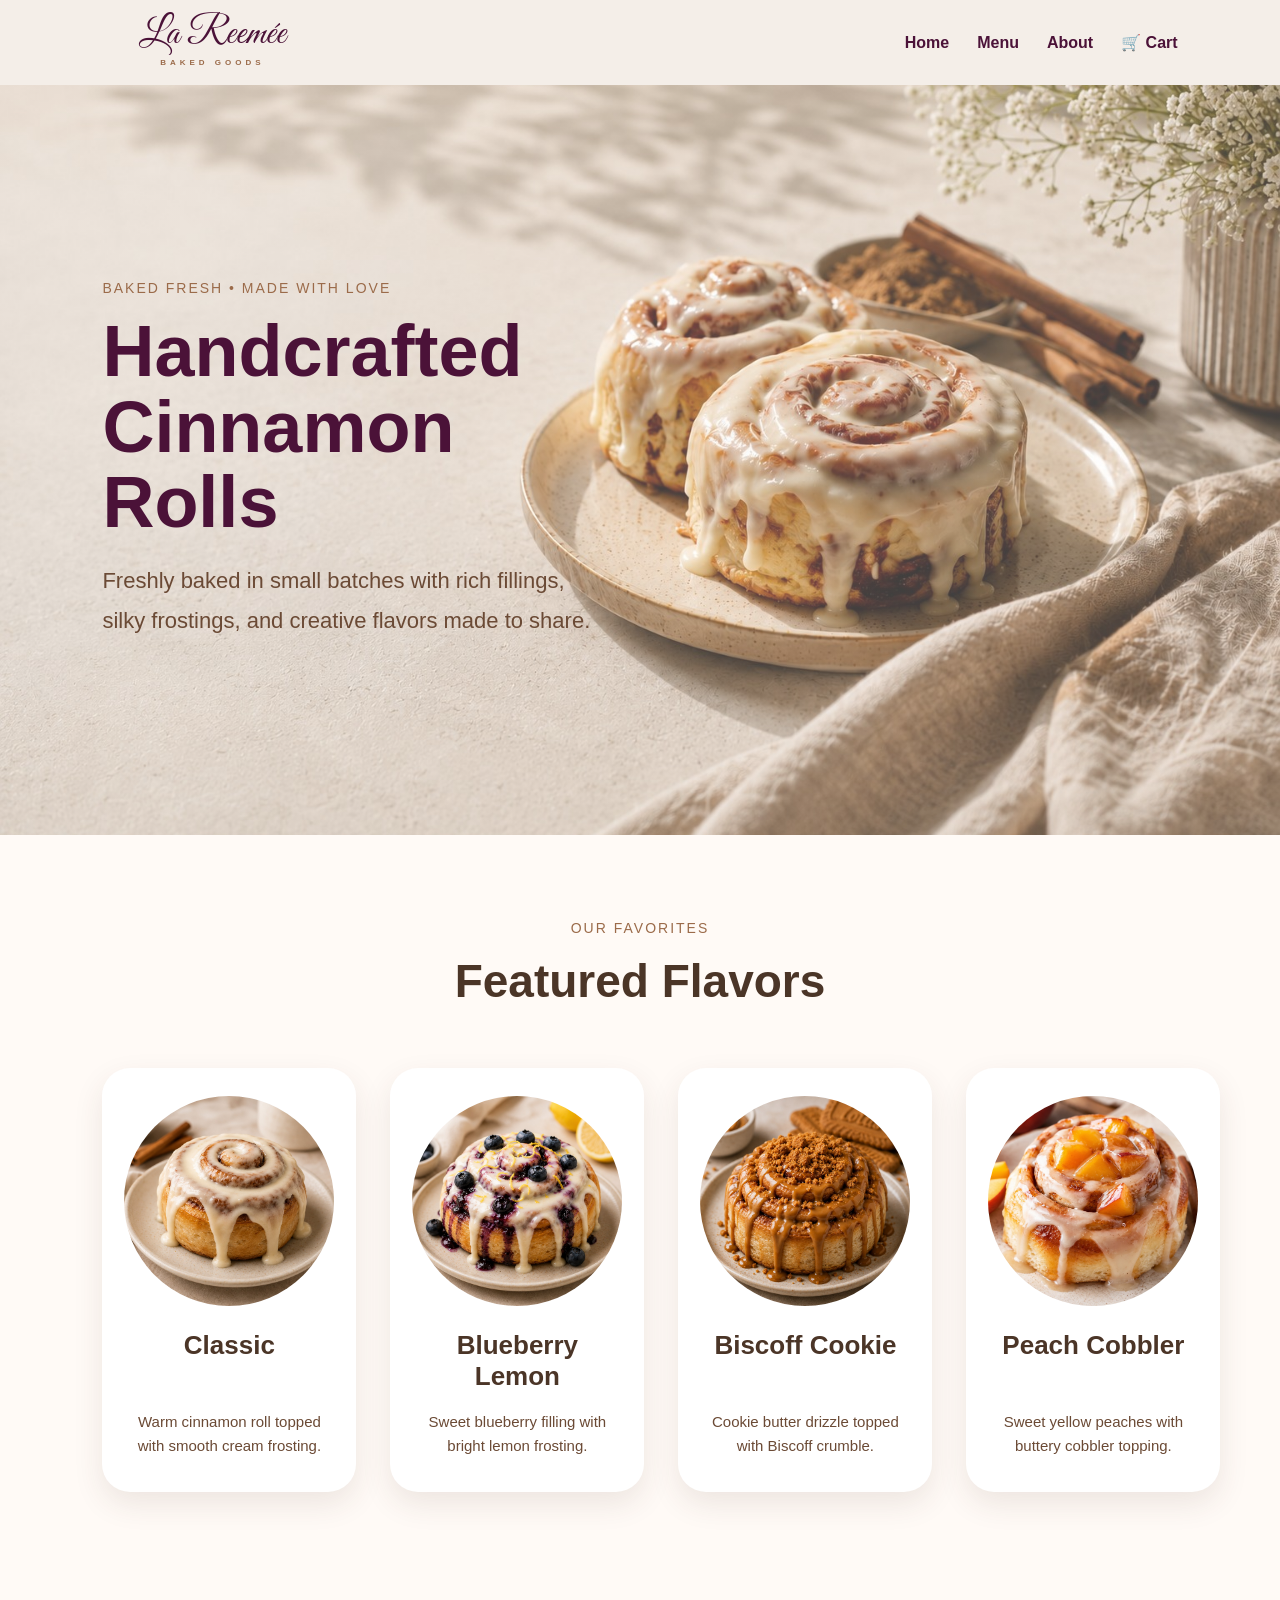
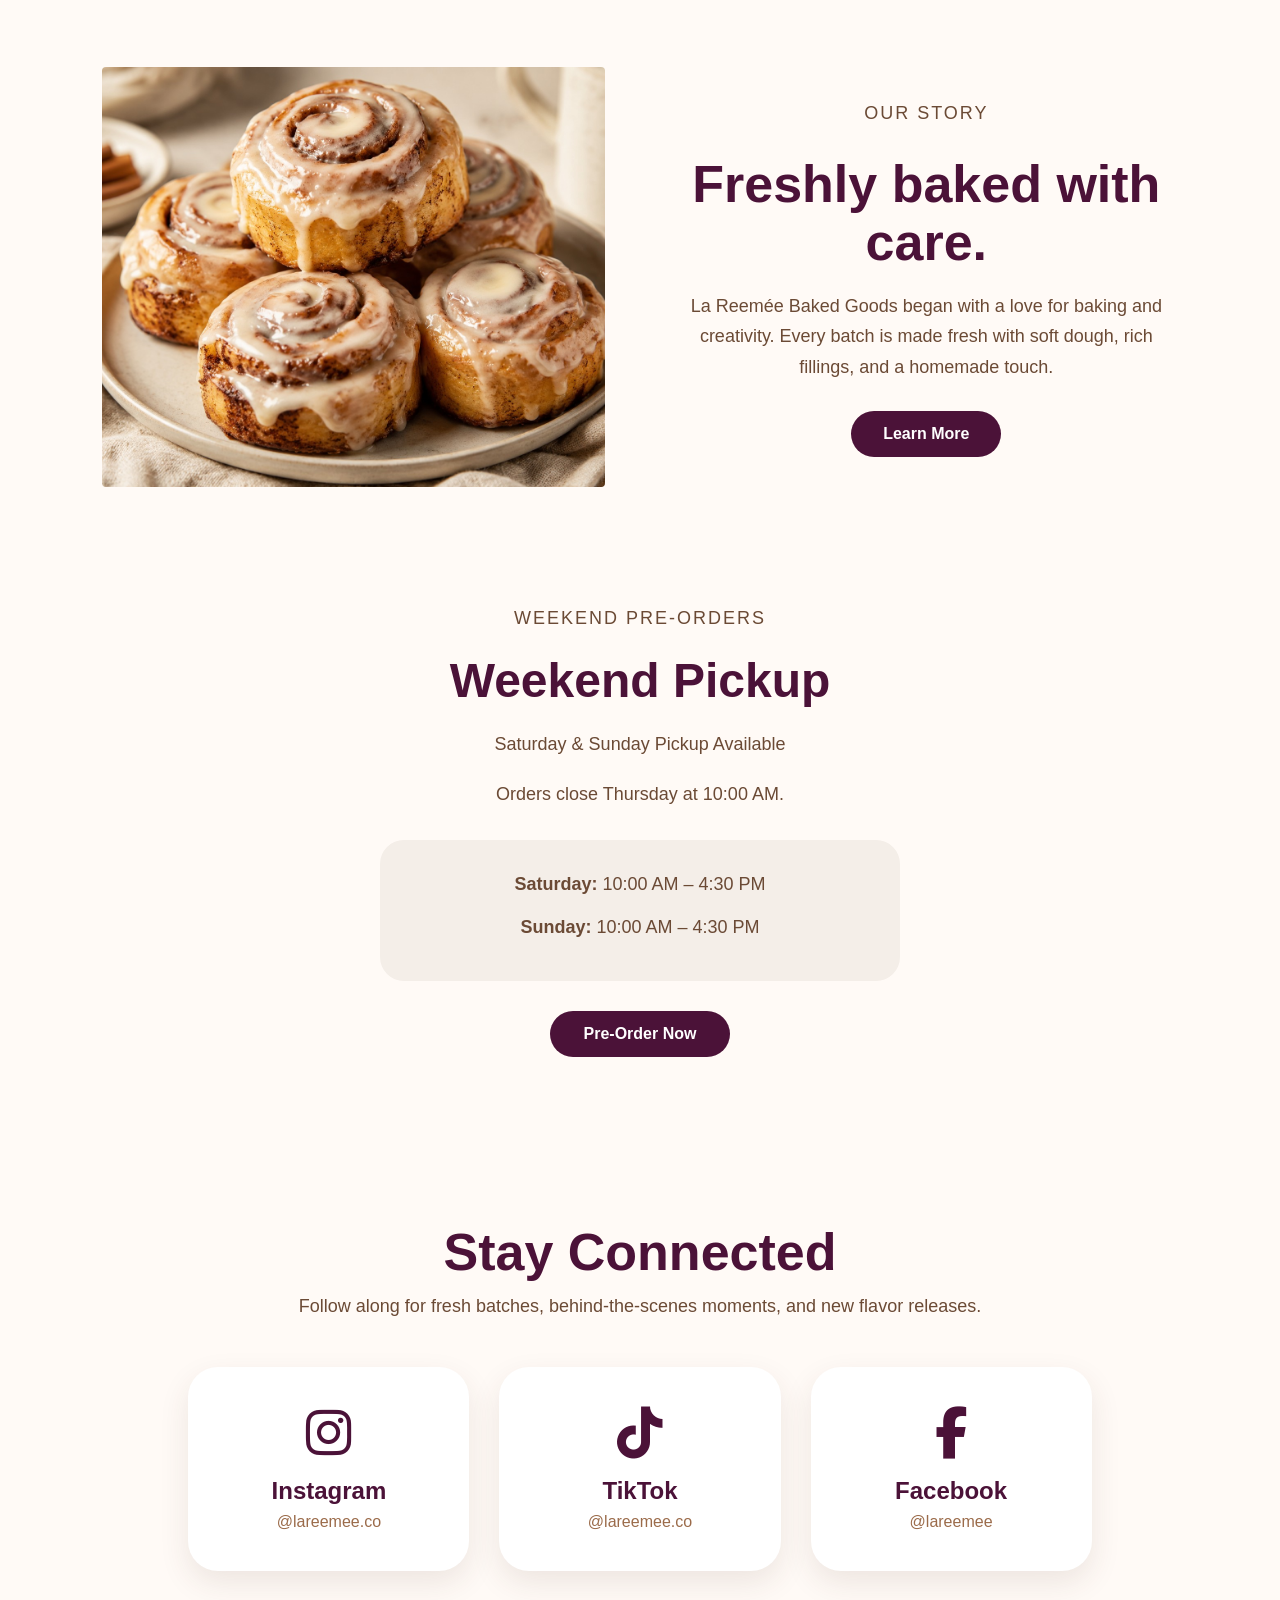
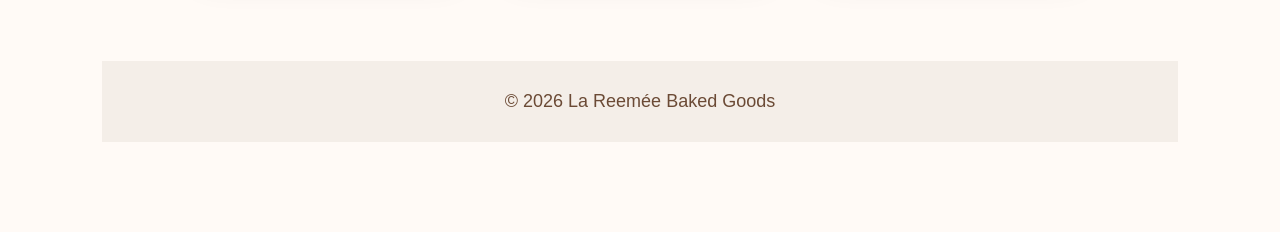
==== index.html @ 45184390 "Updated Box Image Updated menu box and added box image" ====
<!DOCTYPE html>
<html lang="en">
<head>
    <meta charset="UTF-8">
    <meta name="viewport" content="width=device-width, initial-scale=1.0">
    <title>La Reemée</title>

    <link rel="preconnect" href="https://fonts.googleapis.com">
    <link rel="preconnect" href="https://fonts.gstatic.com" crossorigin>

    <link href="https://fonts.googleapis.com/css2?family=Great+Vibes&display=swap" rel="stylesheet">

    <link rel="stylesheet" href="https://cdnjs.cloudflare.com/ajax/libs/font-awesome/6.5.1/css/all.min.css">

    <link rel="stylesheet" href="style.css">
</head>
<body>

<header class="navbar">

    <a href="index.html" class="logo">
        <div class="logo-text">La Reemée</div>
        <div class="logo-subtitle">Baked Goods</div>
    </a>

    <nav>
        <a href="index.html">Home</a>
        <a href="menu.html">Menu</a>
        <a href="about.html">About</a>
        <a href="order.html">🛒 Cart</a>
    </nav>

</header>

<section class="hero">

    <div class="hero-content">

        <p class="small-title">
            Baked Fresh • Made With Love
        </p>

        <h1>
            Handcrafted<br>
            Cinnamon Rolls
        </h1>

        <p class="hero-text">
            Freshly baked in small batches with rich fillings,
            silky frostings, and creative flavors made to share.
        </p>

    </div>

</section>

<section class="featured">

    <p class="section-label">Our Favorites</p>

    <h2>Featured Flavors</h2>

    <div class="flavor-grid">

        <a href="classic.html" class="flavor-link">
            <div class="flavor-card">
                <div class="circle-image">
                    <img src="images/classic.jpg" alt="Classic Cinnamon Roll">
                </div>
                <h3>Classic</h3>
                <p>Warm cinnamon roll topped with smooth cream frosting.</p>
            </div>
        </a>

        <a href="blueberry-lemon.html" class="flavor-link">
            <div class="flavor-card">
                <div class="circle-image">
                    <img src="images/blueberry-lemon.jpg" alt="Blueberry Lemon Cinnamon Roll">
                </div>
                <h3>Blueberry Lemon</h3>
                <p>Sweet blueberry filling with bright lemon frosting.</p>
            </div>
        </a>

        <a href="biscoff.html" class="flavor-link">
            <div class="flavor-card">
                <div class="circle-image">
                    <img src="images/biscoff.jpg" alt="Biscoff Cinnamon Roll">
                </div>
                <h3>Biscoff Cookie</h3>
                <p>Cookie butter drizzle topped with Biscoff crumble.</p>
            </div>
        </a>

        <a href="peach-cobbler.html" class="flavor-link">
            <div class="flavor-card">
                <div class="circle-image">
                    <img src="images/peach-cobbler.jpg" alt="Peach Cobbler Cinnamon Roll">
                </div>
                <h3>Peach Cobbler</h3>
                <p>Sweet yellow peaches with buttery cobbler topping.</p>
            </div>
        </a>

    </div>

</section>
<section class="home-about-preview">

    <div class="preview-image">
        <img src="images/stacked-rolls.jpg" alt="Stack of Cinnamon Rolls">
    </div>

    <div class="preview-content">
        <p class="section-label">Our Story</p>

        <h2>Freshly baked with care.</h2>

        <p>
            La Reemée Baked Goods began with a love for baking and creativity.
            Every batch is made fresh with soft dough, rich fillings, and a homemade touch.
        </p>

        <a href="about.html" class="learn-more-btn">Learn More</a>
    </div>

</section>

</section>

<section class="preorder-section">

    <div class="preorder-content">

        <p class="section-label">Weekend Pre-Orders</p>

<h2>Weekend Pickup</h2>

<p>
    Saturday & Sunday Pickup Available
</p>

<p>
    Orders close Thursday at 10:00 AM.
</p>

        <div class="pickup-times">
    <p><strong>Saturday:</strong> 10:00 AM – 4:30 PM</p>
    <p><strong>Sunday:</strong> 10:00 AM – 4:30 PM</p>
</div>
        </div>

        <a href="menu.html" class="preorder-btn">
            Pre-Order Now
        </a>

    </div>

</section>

<section class="social-section">



<section class="social-section">

    <h2>Stay Connected</h2>

    <p>
        Follow along for fresh batches, behind-the-scenes moments,
        and new flavor releases.
    </p>

    <div class="social-grid">

        <a href="https://www.instagram.com/lareemee.co" target="_blank" class="social-card">
    <i class="fa-brands fa-instagram"></i>
    <h3>Instagram</h3>
    <p>@lareemee.co</p>
</a>

<a href="https://www.tiktok.com/@lareemee.co" target="_blank" class="social-card">
    <i class="fa-brands fa-tiktok"></i>
    <h3>TikTok</h3>
    <p>@lareemee.co</p>
</a>

<a href="https://www.facebook.com/lareemee" target="_blank" class="social-card">
    <i class="fa-brands fa-facebook-f"></i>
    <h3>Facebook</h3>
    <p>@lareemee</p>
</a>

    </div>

</section>

<footer>
    <p>© 2026 La Reemée Baked Goods</p>
</footer>

</body>
</html>
---- style.css ----
* {
    margin: 0;
    padding: 0;
    box-sizing: border-box;
}

body {
    font-family: Arial, sans-serif;
    background: #fffaf6;
    color: #4b3527;
}

/* NAVIGATION */

.navbar {
    width: 100%;
    padding: 18px 8%;
    background: #f4eee8;
    display: flex;
    justify-content: space-between;
    align-items: center;
}

.logo {
    text-decoration: none;
    display: flex;
    flex-direction: column;
    align-items: center;
    min-width: 220px;
}

.logo-text {
    font-family: 'Great Vibes', cursive;
    font-size: 38px;
    color: #4b1238;
    line-height: 0.9;
    white-space: nowrap;
}

.logo-subtitle {
    font-family: Arial, sans-serif;
    font-size: 8px;
    font-weight: 700;
    letter-spacing: 4px;
    text-transform: uppercase;
    color: #9b6b4a;
    margin-top: 6px;
}

nav {
    display: flex;
    align-items: center;
    gap: 28px;
}

nav a {
    text-decoration: none;
    color: #4b1238;
    font-weight: 600;
    font-size: 16px;
}

nav a:hover {
    color: #9b6b4a;
}

/* HOME HERO */

.hero {
    min-height: 750px;
    background:
        linear-gradient(
            rgba(255, 250, 246, 0.25),
            rgba(255, 250, 246, 0.25)
        ),
        url("images/background-photo.jpg");
    background-size: cover;
    background-position: center;
    background-repeat: no-repeat;
    display: flex;
    align-items: center;
    padding-left: 8%;
    padding-right: 8%;
}

.hero-content {
    max-width: 500px;
}

.small-title,
.section-label {
    color: #9b6b4a;
    letter-spacing: 2px;
    text-transform: uppercase;
    font-size: 14px;
    margin-bottom: 18px;
}

.hero h1 {
    font-size: 72px;
    line-height: 1.05;
    color: #4b1238;
    margin-bottom: 20px;
}

.hero-text {
    font-size: 22px;
    line-height: 1.8;
    color: #6b4a35;
    max-width: 560px;
}

/* FEATURED FLAVORS */

.featured {
    padding: 85px 8%;
    text-align: center;
}

.featured h2 {
    font-size: 46px;
    margin-bottom: 60px;
}

.flavor-grid {
    display: grid;
    grid-template-columns: repeat(4, 1fr);
    gap: 34px;
}

.flavor-link {
    text-decoration: none;
    color: inherit;
    display: block;
}

.flavor-card {
    height: 100%;
    background: white;
    padding: 28px 22px 34px;
    border-radius: 28px;
    box-shadow: 0 12px 30px rgba(75, 53, 39, 0.10);
    transition: all 0.3s ease;
    cursor: pointer;

    display: flex;
    flex-direction: column;
}

.flavor-card:hover {
    transform: translateY(-8px);
    box-shadow: 0 18px 38px rgba(75, 53, 39, 0.16);
}

.circle-image {
    width: 210px;
    height: 210px;
    border-radius: 50%;
    overflow: hidden;
    margin: 0 auto 24px;
}

.circle-image img {
    width: 100%;
    height: 100%;
    object-fit: cover;
    display: block;
    transition: transform 0.3s ease;
}

.flavor-card:hover .circle-image img {
    transform: scale(1.08);
}

.flavor-card h3 {
    font-size: 26px;
    margin-bottom: 10px;
    min-height: 70px;
}

.flavor-card p {
    font-size: 15px;
    line-height: 1.6;
    color: #6b4a35;
    margin-top: auto;
}

/* ABOUT PAGE */

.about-hero {
    padding: 110px 8%;
    text-align: center;
    background: #fffaf6;
}

.about-hero h1 {
    font-size: 58px;
    color: #4b1238;
    margin-bottom: 18px;
}

.about-hero p {
    max-width: 720px;
    margin: 0 auto;
    font-size: 20px;
    line-height: 1.7;
    color: #6b4a35;
}

.about-story {
    padding: 90px 8%;
    display: grid;
    grid-template-columns: 1fr 1.2fr;
    gap: 60px;
    align-items: center;
    background: #f4eee8;
}

.story-image img {
    width: 100%;
    max-width: 550px;
    height: auto;
    display: block;
    border-radius: 30px;
    box-shadow: 0 15px 35px rgba(0,0,0,.10);
    margin: 0 auto;
}

.story-text h2 {
    font-size: 42px;
    color: #4b1238;
    margin-bottom: 24px;
}

.story-text p {
    font-size: 18px;
    line-height: 1.8;
    color: #6b4a35;
    margin-bottom: 18px;
}

/* CONTACT SECTION */

.contact-section {
    background: #d8c7b8;
    padding: 90px 8%;
}

.contact-wrapper {
    max-width: 760px;
    margin: 0 auto;
}

.contact-heading {
    text-align: center;
    margin-bottom: 55px;
}

.contact-heading h2 {
    font-size: 58px;
    font-weight: 400;
    color: #4b1238;
    margin-bottom: 14px;
}

.contact-heading p {
    font-size: 18px;
    color: #6b4a35;
}

.contact-form {
    display: flex;
    flex-direction: column;
}

.contact-form label {
    font-weight: 600;
    color: #4b3527;
    margin-bottom: 10px;
    margin-top: 22px;
}

.name-row {
    display: grid;
    grid-template-columns: 1fr 1fr;
    gap: 14px;
}

.name-field span {
    display: block;
    font-size: 14px;
    color: #6b4a35;
    margin-bottom: 8px;
}

.contact-form input,
.contact-form textarea {
    width: 100%;
    border: none;
    border-radius: 10px;
    padding: 16px;
    font-size: 16px;
    background: #fffaf6;
    color: #4b3527;
}

.contact-form textarea {
    min-height: 130px;
    resize: vertical;
}

.contact-form button {
    margin: 28px auto 0;
    width: 110px;
    border: none;
    border-radius: 40px;
    padding: 15px 28px;
    background: #4b1238;
    color: white;
    font-size: 16px;
    cursor: pointer;
}

.contact-form button:hover {
    background: #9b6b4a;
}

/* FOOTER */

footer {
    background: #f4eee8;
    text-align: center;
    padding: 30px;
    color: #6b4a35;
}

/* TABLET */

@media (max-width: 900px) {
    .navbar {
        padding: 18px 6%;
        flex-direction: column;
        gap: 18px;
        text-align: center;
    }

    .logo {
        min-width: auto;
        align-items: center;
    }

    .logo-text {
        font-size: 58px;
        white-space: nowrap;
    }

    .logo-subtitle {
        font-size: 10px;
        letter-spacing: 4px;
    }

    nav {
        justify-content: center;
        flex-wrap: wrap;
        gap: 22px;
    }

    .hero {
        min-height: 650px;
        padding: 70px 7%;
        background-position: center right;
    }

    .hero-content {
        max-width: 430px;
    }

    .hero h1 {
        font-size: 48px;
    }

    .hero-text {
        font-size: 18px;
    }

    .flavor-grid {
        grid-template-columns: repeat(2, 1fr);
    }

    .about-story,
    .contact-section {
        grid-template-columns: 1fr;
    }

    .contact-text h2 {
        font-size: 42px;
    }

    .about-hero h1 {
        font-size: 42px;
    }
}

/* PHONE */

@media (max-width: 600px) {
    .navbar {
        padding: 18px 5%;
    }

    .logo-text {
        font-size: 48px;
        white-space: nowrap;
    }

    .logo-subtitle {
        font-size: 9px;
        letter-spacing: 3px;
    }

    nav {
        gap: 14px;
    }

    nav a {
        font-size: 15px;
    }

    .hero {
        min-height: 560px;
        padding: 50px 6%;
        background-position: center;
    }

    .hero-content {
    max-width: 300px;
    background: rgba(255, 250, 246, 0.93);
    padding: 22px;
    border-radius: 16px;
    box-shadow: 0 10px 30px rgba(0,0,0,.08);
    margin-top: 180px;
}

    .small-title {
        font-size: 12px;
        letter-spacing: 1.5px;
    }

    .hero h1 {
        font-size: 38px;
    }

    .hero-text {
        font-size: 16px;
        line-height: 1.6;
    }

    .flavor-grid {
        grid-template-columns: 1fr;
    }

    .circle-image {
        width: 230px;
        height: 230px;
    }

    .about-hero {
        padding: 80px 6%;
    }

    .about-story,
    .contact-section {
        padding: 70px 6%;
    }

    .story-text h2,
    .contact-text h2 {
        font-size: 34px;
    }

    .story-text p,
    .contact-text p {
        font-size: 16px;
    }
}
/* SOCIAL SECTION */

.social-section {
    padding: 60px 8% 90px;
    text-align: center;
    background: #fffaf6;
}

.social-section h2 {
    font-size: 52px;
    color: #4b1238;
    margin-bottom: 14px;
}

.social-section p {
    font-size: 18px;
    color: #6b4a35;
}

.social-grid {
    display: grid;
    grid-template-columns: repeat(3, 1fr);
    gap: 30px;
    max-width: 1000px;
    margin: 50px auto 0;
}

.social-card {
    text-decoration: none;
    color: inherit;
    background: white;
    padding: 40px 25px;
    border-radius: 30px;
    box-shadow: 0 12px 30px rgba(75,53,39,.10);
    transition: all .3s ease;
}

.social-card:hover {
    transform: translateY(-8px);
    box-shadow: 0 18px 38px rgba(75,53,39,.16);
}

.social-card i {
    font-size: 52px;
    color: #4b1238;
    margin-bottom: 18px;
}

.social-card h3 {
    font-size: 24px;
    margin-bottom: 8px;
    color: #4b1238;
}

.social-card p {
    color: #9b6b4a;
    font-size: 16px;
}

@media (max-width: 900px) {
    .social-grid {
        grid-template-columns: 1fr;
    }
}
/* HOME ABOUT PREVIEW */

.home-about-preview {
    padding: 85px 8%;
    text-align: center;
    background: #f4eee8;
}

.home-about-preview h2 {
    font-size: 44px;
    color: #4b1238;
    margin-bottom: 20px;
}

.home-about-preview p {
    max-width: 680px;
    margin: 0 auto 30px;
    font-size: 18px;
    line-height: 1.8;
    color: #6b4a35;
}

.learn-more-btn {
    display: inline-block;
    text-decoration: none;
    background: #4b1238;
    color: white;
    padding: 14px 32px;
    border-radius: 40px;
    font-weight: 600;
    transition: 0.3s ease;
}

.learn-more-btn:hover {
    background: #9b6b4a;
    transform: translateY(-3px);
}
/* HOME ABOUT PREVIEW */

.home-about-preview {
    padding: 90px 8% 55px;
    background: #fffaf6;
    display: grid;
    grid-template-columns: 1fr 1fr;
    gap: 70px;
    align-items: center;
}

.preview-image img {
    width: 100%;
    max-width: 520px;
    height: 420px;
    object-fit: cover;
    border-radius: 4px;
    display: block;
}

.preview-content {
    max-width: 520px;
}

.preview-content h2 {
    font-size: 52px;
    line-height: 1.1;
    color: #4b1238;
    margin-bottom: 20px;
}

.preview-content p {
    font-size: 18px;
    line-height: 1.7;
    color: #6b4a35;
    margin-bottom: 28px;
}

.learn-more-btn {
    display: inline-block;
    background: #4b1238;
    color: white;
    text-decoration: none;
    padding: 14px 32px;
    border-radius: 40px;
    font-weight: 600;
}

.learn-more-btn:hover {
    background: #9b6b4a;
}

@media (max-width: 900px) {
    .home-about-preview {
        grid-template-columns: 1fr;
        text-align: center;
    }

    .preview-image img {
        margin: 0 auto;
        height: auto;
    }

    .preview-content {
        margin: 0 auto;
    }
}
/* MENU PAGE */

.menu-hero {
    padding: 90px 8% 40px;
    text-align: center;
    background: #fffaf6;
}

.menu-hero h1 {
    font-size: 54px;
    color: #4b1238;
    margin-bottom: 14px;
}

.menu-hero p {
    font-size: 18px;
    color: #6b4a35;
}

.menu-gallery {
    padding: 35px 12% 100px;
    background: #fffaf6;
    display: grid;
    grid-template-columns: repeat(2, 1fr);
    column-gap: 28px;
    row-gap: 70px;
}

.menu-item {
    text-align: left;
}

.menu-item img {
    width: 100%;
    height: 340px;
    object-fit: cover;
    display: block;
    border-radius: 2px;
    box-shadow: 0 12px 28px rgba(75, 53, 39, 0.08);
    transition: transform 0.3s ease;
}

.menu-item img:hover {
    transform: translateY(-5px);
}

.menu-item h2 {
    font-size: 22px;
    color: #4b1238;
    margin-top: 16px;
    margin-bottom: 4px;
}

.menu-price {
    font-size: 18px;
    color: #6b4a35;
    margin-bottom: 0;
}

@media (max-width: 800px) {
    .menu-gallery {
        grid-template-columns: 1fr;
        padding: 35px 8% 80px;
    }

    .menu-item img {
        height: 340px;
    }

    .menu-hero h1 {
        font-size: 42px;
    }
}
/* PRODUCT PAGE */

.product-page {
    padding: 90px 8%;
    background: #fffaf6;
    display: grid;
    grid-template-columns: 1fr 1fr;
    gap: 70px;
    align-items: center;
}

.product-image img {
    width: 100%;
    height: 560px;
    object-fit: cover;
    display: block;
    border-radius: 4px;
    box-shadow: 0 15px 35px rgba(75, 53, 39, 0.10);
}

.product-info {
    max-width: 520px;
}

.breadcrumb {
    font-size: 14px;
    color: #6b4a35;
    margin-bottom: 24px;
}

.breadcrumb a {
    color: #4b1238;
    text-decoration: none;
}

.product-info h1 {
    font-size: 58px;
    color: #4b1238;
    margin-bottom: 12px;
}

.product-price {
    font-size: 20px;
    color: #6b4a35;
    margin-bottom: 22px;
}

.product-description {
    font-size: 18px;
    line-height: 1.8;
    color: #6b4a35;
    margin-bottom: 28px;
}

.quantity-box {
    display: flex;
    align-items: center;
    gap: 18px;
    margin-bottom: 22px;
}

.quantity-box button {
    width: 38px;
    height: 38px;
    border: none;
    border-radius: 50%;
    background: #f4eee8;
    color: #4b1238;
    font-size: 20px;
    cursor: pointer;
}

.quantity-box span {
    font-size: 18px;
    color: #4b3527;
}

.product-btn {
    display: inline-block;
    background: #4b1238;
    color: white;
    text-decoration: none;
    padding: 14px 42px;
    border-radius: 40px;
    font-weight: 600;
}

.product-btn:hover {
    background: #9b6b4a;
}

.back-link {
    display: block;
    margin-top: 24px;
    color: #6b4a35;
    text-decoration: none;
}

.product-details {
    padding: 80px 8%;
    background: #f4eee8;
    text-align: center;
}

.product-details h2 {
    font-size: 42px;
    color: #4b1238;
    margin-bottom: 45px;
}

.detail-grid {
    display: grid;
    grid-template-columns: repeat(3, 1fr);
    gap: 35px;
}

.detail-grid div {
    background: white;
    padding: 35px;
    border-radius: 24px;
    box-shadow: 0 12px 30px rgba(75, 53, 39, 0.08);
}

.detail-grid h3 {
    color: #4b1238;
    font-size: 24px;
    margin-bottom: 12px;
}

.detail-grid p {
    color: #6b4a35;
    line-height: 1.6;
}

@media (max-width: 900px) {
    .product-page {
        grid-template-columns: 1fr;
    }

    .product-image img {
        height: 420px;
    }

    .detail-grid {
        grid-template-columns: 1fr;
    }

    .product-info h1 {
        font-size: 42px;
    }
}
/* PRE-ORDER SECTION */

.preorder-section {
    padding: 60px 8% 45px;
    background: #fffaf6;
    text-align: center;
}

.preorder-content {
    max-width: 760px;
    margin: 0 auto;
}

.preorder-content h2 {
    font-size: 48px;
    color: #4b1238;
    margin-bottom: 20px;
}

.preorder-content p {
    font-size: 18px;
    line-height: 1.8;
    color: #6b4a35;
    margin-bottom: 18px;
}

.pickup-times {
    margin: 30px auto;
    background: #f4eee8;
    padding: 28px;
    border-radius: 24px;
    max-width: 520px;
}

.pickup-times p {
    margin-bottom: 10px;
}

.preorder-btn {
    display: inline-block;
    background: #4b1238;
    color: white;
    text-decoration: none;
    padding: 14px 34px;
    border-radius: 40px;
    font-weight: 600;
}

.preorder-btn:hover {
    background: #9b6b4a;
}

@media (max-width: 600px) {
    .preorder-content h2 {
        font-size: 36px;
    }
}
/* ORDER PAGE */

.order-hero {
    padding: 100px 8% 50px;
    text-align: center;
    background: #fffaf6;
}

.order-hero h1 {
    font-size: 58px;
    color: #4b1238;
    margin-bottom: 16px;
}

.order-hero p {
    font-size: 18px;
    color: #6b4a35;
}

.order-page {
    padding: 50px 8% 100px;
    background: #fffaf6;
    display: grid;
    grid-template-columns: 1fr 1.2fr;
    gap: 70px;
    align-items: start;
}

.cart-summary,
.checkout-form {
    background: #f4eee8;
    padding: 40px;
    border-radius: 28px;
    box-shadow: 0 12px 30px rgba(75, 53, 39, 0.08);
}

.cart-summary h2,
.checkout-form h2 {
    font-size: 32px;
    color: #4b1238;
    margin-bottom: 26px;
}

.cart-item {
    display: flex;
    justify-content: space-between;
    align-items: center;
    background: #fffaf6;
    padding: 18px;
    border-radius: 18px;
    margin-bottom: 16px;
}

.cart-item h3 {
    font-size: 18px;
    color: #4b1238;
    margin-bottom: 4px;
}

.cart-item p {
    color: #6b4a35;
    font-size: 14px;
}

.cart-item input {
    width: 70px;
    padding: 10px;
    border: none;
    border-radius: 10px;
    text-align: center;
    font-size: 16px;
}

.cart-note,
.order-deadline {
    margin-top: 24px;
    margin-bottom: 28px;
    font-size: 14px;
    color: #6b4a35;
    line-height: 1.6;
}

.checkout-form {
    display: flex;
    flex-direction: column;
}

.checkout-form label {
    font-weight: 600;
    color: #4b3527;
    margin-bottom: 8px;
    margin-top: 24px;
    display: block;
}

.checkout-form select {
    margin-bottom: 18px;
}

.checkout-form input,
.checkout-form select,
.checkout-form textarea {
    width: 100%;
    border: none;
    border-radius: 14px;
    padding: 16px;
    font-size: 16px;
    background: #fffaf6;
    color: #4b3527;
}

.checkout-form textarea {
    min-height: 130px;
    resize: vertical;
}

.checkout-form button {
    margin-top: 30px;
    border: none;
    border-radius: 40px;
    padding: 15px 34px;
    background: #4b1238;
    color: white;
    font-size: 16px;
    font-weight: 600;
    cursor: pointer;
}

.checkout-form button:hover {
    background: #9b6b4a;
}

@media (max-width: 900px) {
    .order-page {
        grid-template-columns: 1fr;
    }

    .order-hero h1 {
        font-size: 42px;
    }
}
/* SIGNATURE 4-PACK FEATURE */

.four-pack-feature {
    padding: 80px 8%;
    background: #f4eee8;
    display: grid;
    grid-template-columns: 1fr 1fr;
    gap: 30px;
    align-items: center;
}

.four-pack-text {
    max-width: 520px;
    margin: 0 auto;
    text-align: center;
    align-self: center;
}

.four-pack-text h2 {
    font-size: 46px;
    color: #4b1238;
    margin-bottom: 18px;
}

.four-pack-text p {
    font-size: 18px;
    color: #6b4a35;
    line-height: 1.7;
    margin-bottom: 26px;
}

.four-pack-btn {
    display: inline-block;
    background: #4b1238;
    color: white;
    text-decoration: none;
    padding: 14px 34px;
    border-radius: 40px;
    font-weight: 600;
}

.four-pack-btn:hover {
    background: #9b6b4a;
}

.four-pack-image img {
    width: 95%;
    height: 520px;
    object-fit: cover;
    display: block;
    margin: 0 auto;
}

@media (max-width: 900px) {
    .four-pack-feature {
        grid-template-columns: 1fr;
        text-align: center;
    }

    .four-pack-text {
        margin: 0 auto;
    }

    .four-pack-image img {
        height: 340px;
    }
}
.box-price {
    font-size: 32px;
    color: #4b1238;
    margin: 10px 0 25px;
}
.warning-message {
    color: #9b2f2f;
    font-size: 14px;
    line-height: 1.6;
    margin: 18px 0 28px;
}

.disabled-btn {
    opacity: 0.45;
    cursor: not-allowed;
}
.four-pack-description {
    margin-top: 24px;
    margin-bottom: 35px;
}
.four-pack-builder {
    margin-top: 40px;
}

.four-pack-builder .cart-note {
    margin-bottom: 25px;
}
/* SOLD OUT BANNER */

.sold-out-banner {
    display: none;
    background: #4b1238;
    color: white;
    text-align: center;
    padding: 45px 8%;
}

.sold-out-banner h2 {
    font-size: 36px;
    margin-bottom: 12px;
}

.sold-out-banner p {
    font-size: 17px;
    line-height: 1.6;
    max-width: 700px;
    margin: 0 auto;
}
/* TIGHTEN HOME PAGE MOBILE SPACING */

@media (max-width: 600px) {
    .preorder-section {
        padding-bottom: 35px;
    }

    .social-section {
        padding-top: 45px;
    }

    .home-about-preview {
        padding-bottom: 45px;
    }
}
.preorder-message,
.payment-notice,
.confirmation-note {
    line-height: 1.6;
    color: #3a2418;
}

.payment-notice {
    background: #fff3df;
    border: 1px solid #e7c59a;
    border-radius: 12px;
    padding: 14px 16px;
    font-weight: 600;
    margin: 15px 0 25px;
}

.confirmation-note {
    font-size: 0.95rem;
    margin-top: 16px;
    opacity: 0.85;
}
.contact-email-btn {
    display: inline-block;
    margin-top: 30px;
    background: #4b1238;
    color: white;
    text-decoration: none;
    padding: 15px 36px;
    border-radius: 40px;
    font-weight: 600;
    transition: 0.3s ease;
}

.contact-email-btn:hover {
    transform: translateY(-2px);
    opacity: 0.9;
}
.email-note {
    margin-top: 20px;
    font-size: 16px;
    color: #6b4a35;
}

.email-note strong {
    color: #4b1238;
}
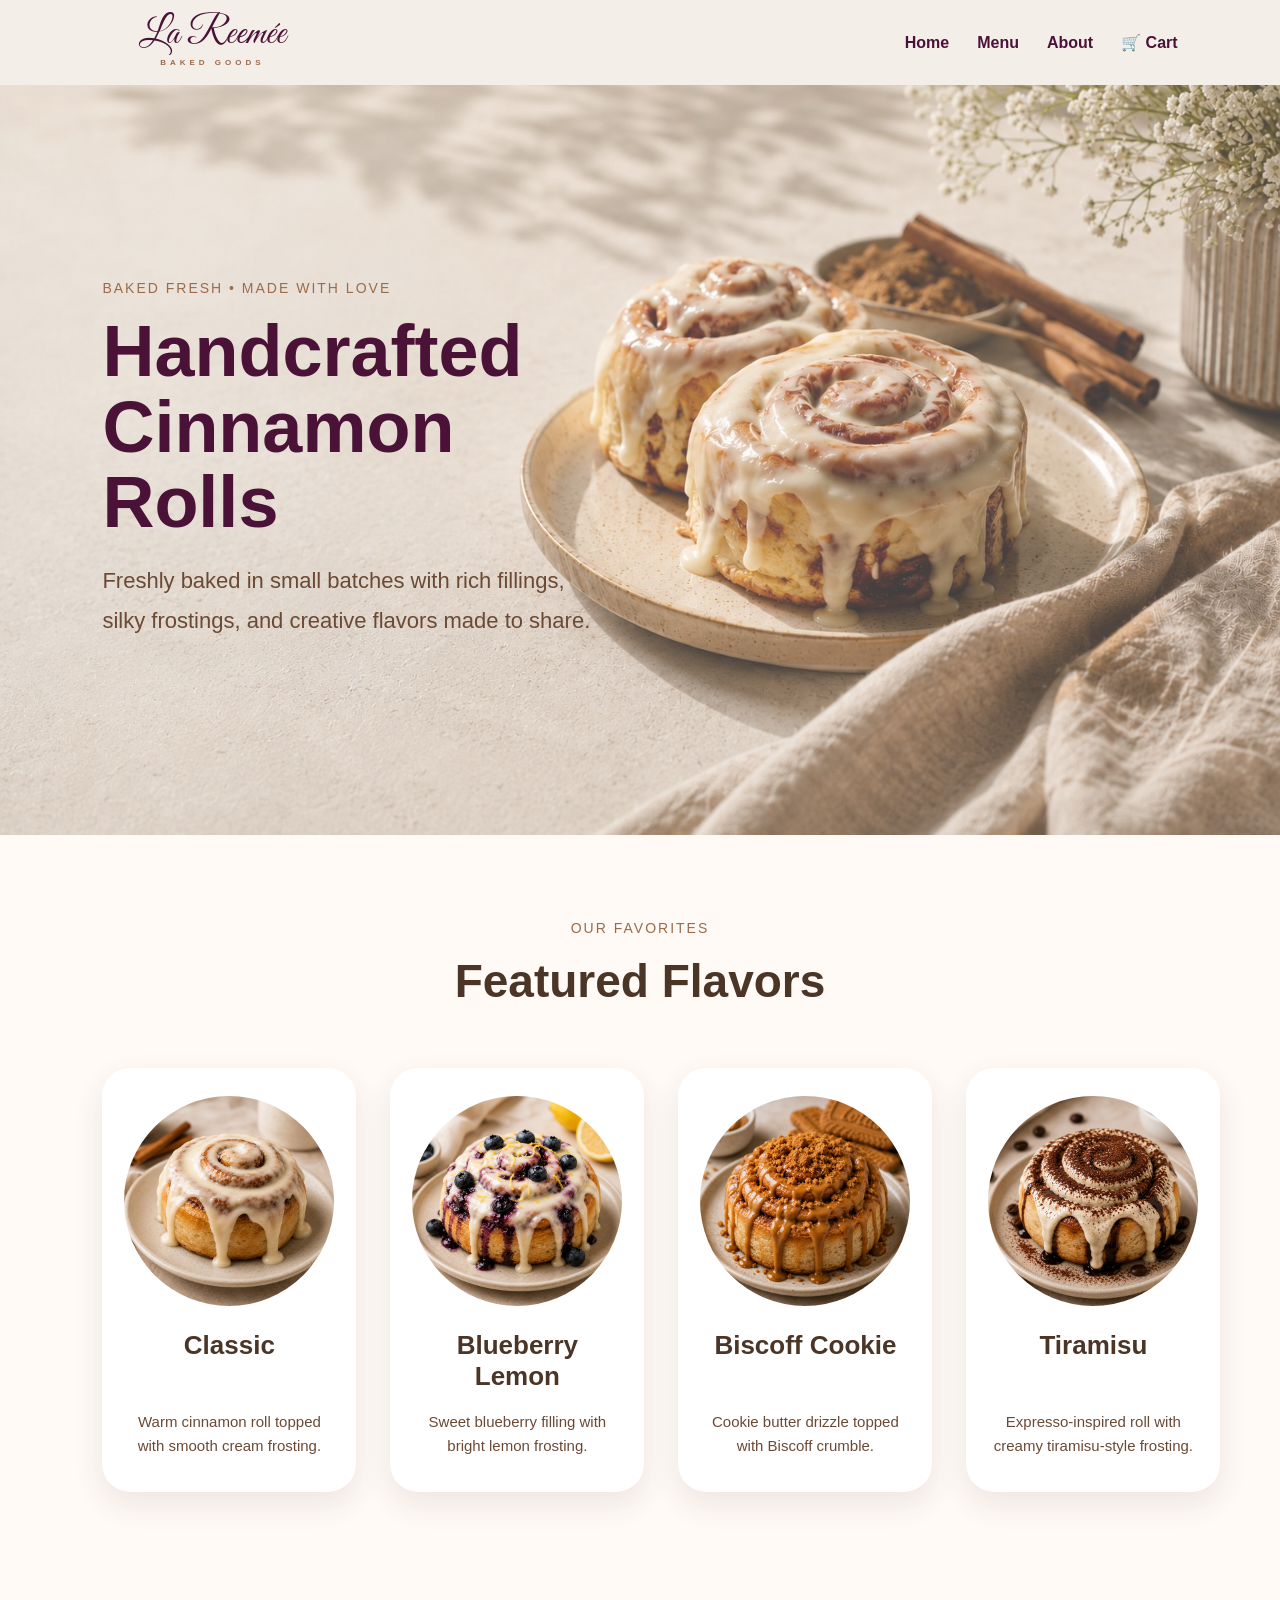
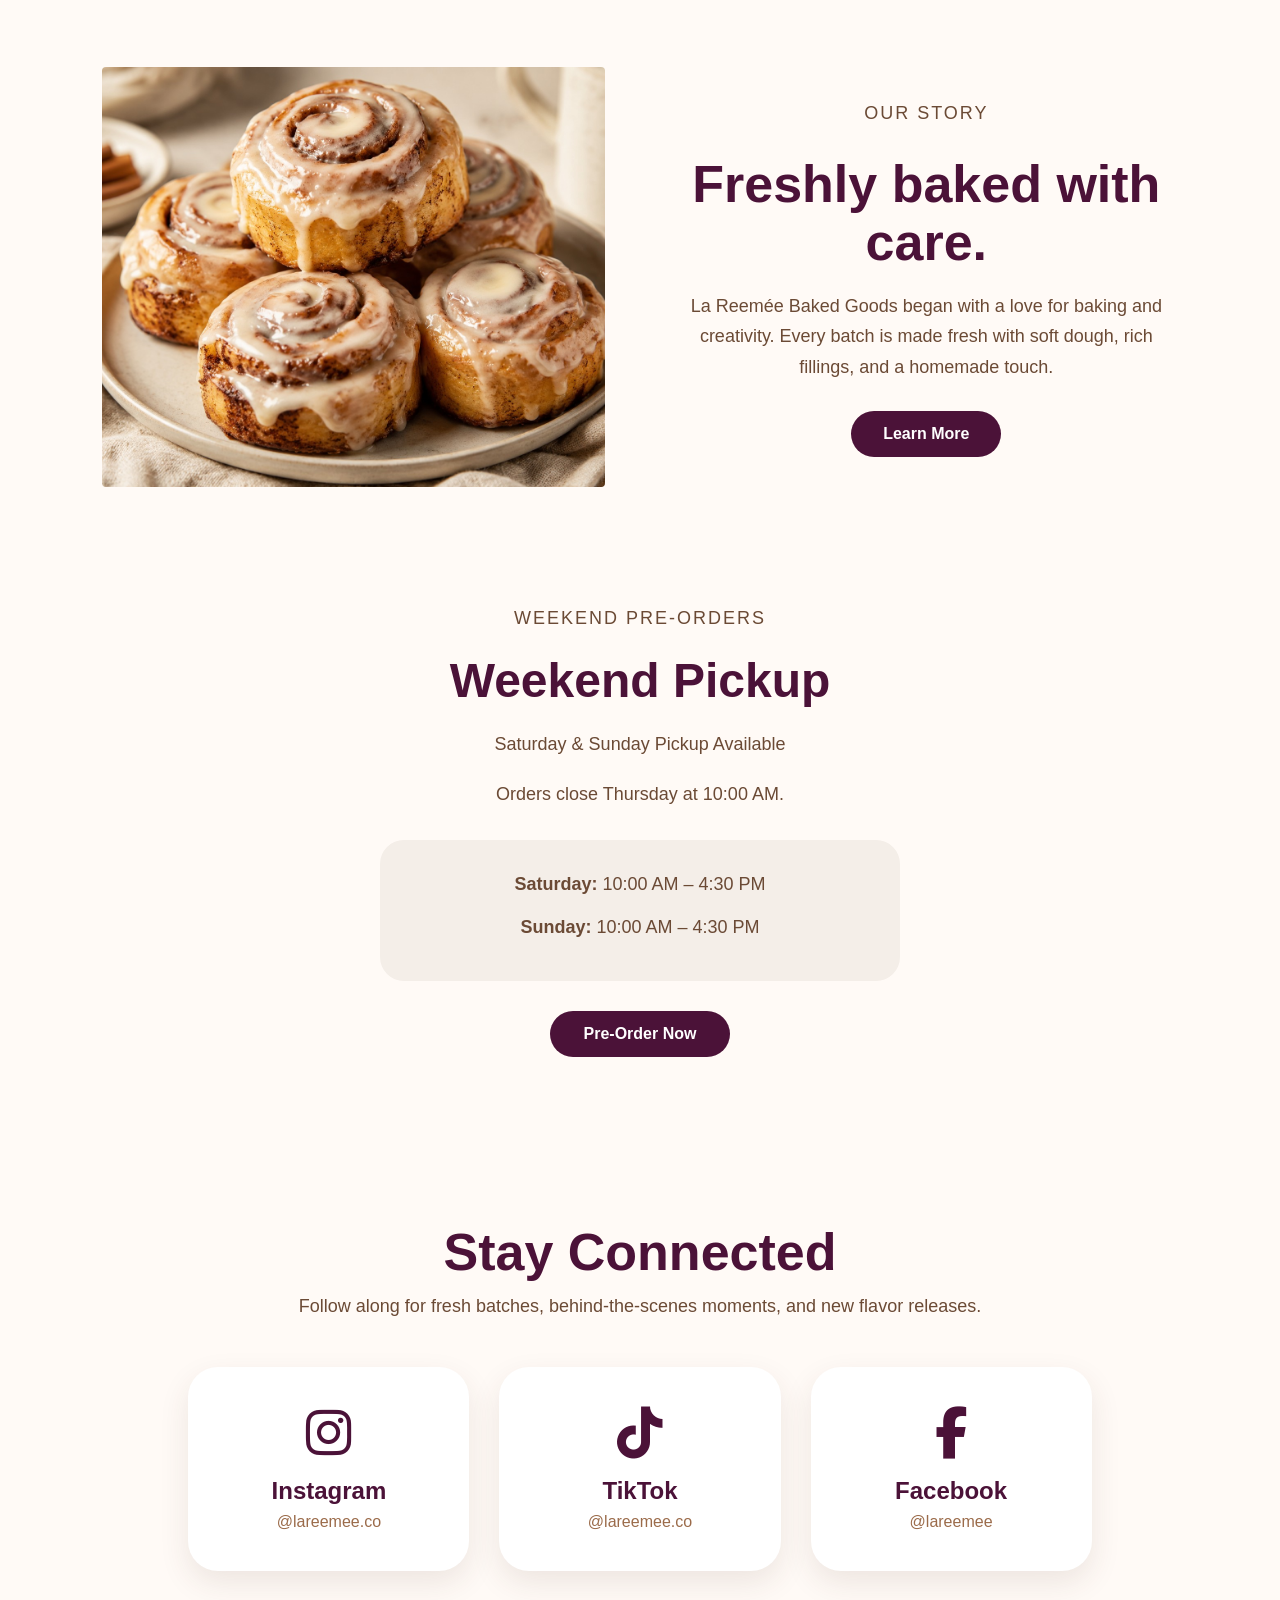
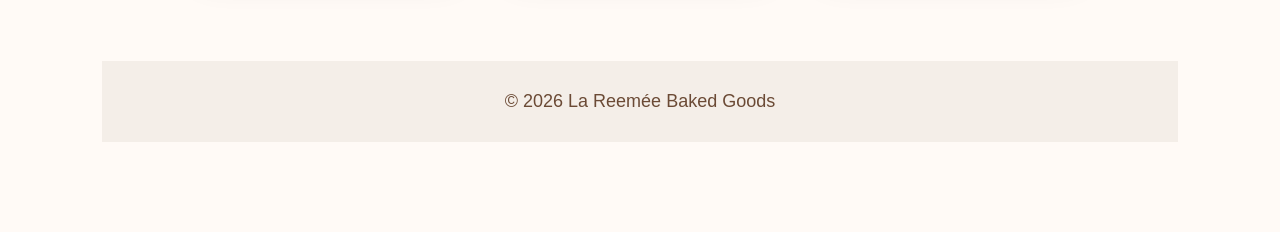
==== commit 48c620ac: "Adding Back Tiramisu Removing all peach cobbler content and adding back in all tiramisu content" ====
--- a/index.html
+++ b/index.html
@@ -92,13 +92,13 @@
             </div>
         </a>
 
-        <a href="peach-cobbler.html" class="flavor-link">
-            <div class="flavor-card">
-                <div class="circle-image">
-                    <img src="images/peach-cobbler.jpg" alt="Peach Cobbler Cinnamon Roll">
-                </div>
-                <h3>Peach Cobbler</h3>
-                <p>Sweet yellow peaches with buttery cobbler topping.</p>
+        <a href="tiramisu.html" class="flavor-link">
+            <div class="flavor-card">
+                <div class="circle-image">
+                    <img src="images/tiramisu.jpg" alt="Tiramisu Cinnamon Roll">
+                </div>
+                <h3>Tiramisu</h3>
+                <p>Expresso-inspired roll with creamy tiramisu-style frosting.</p>
             </div>
         </a>
 
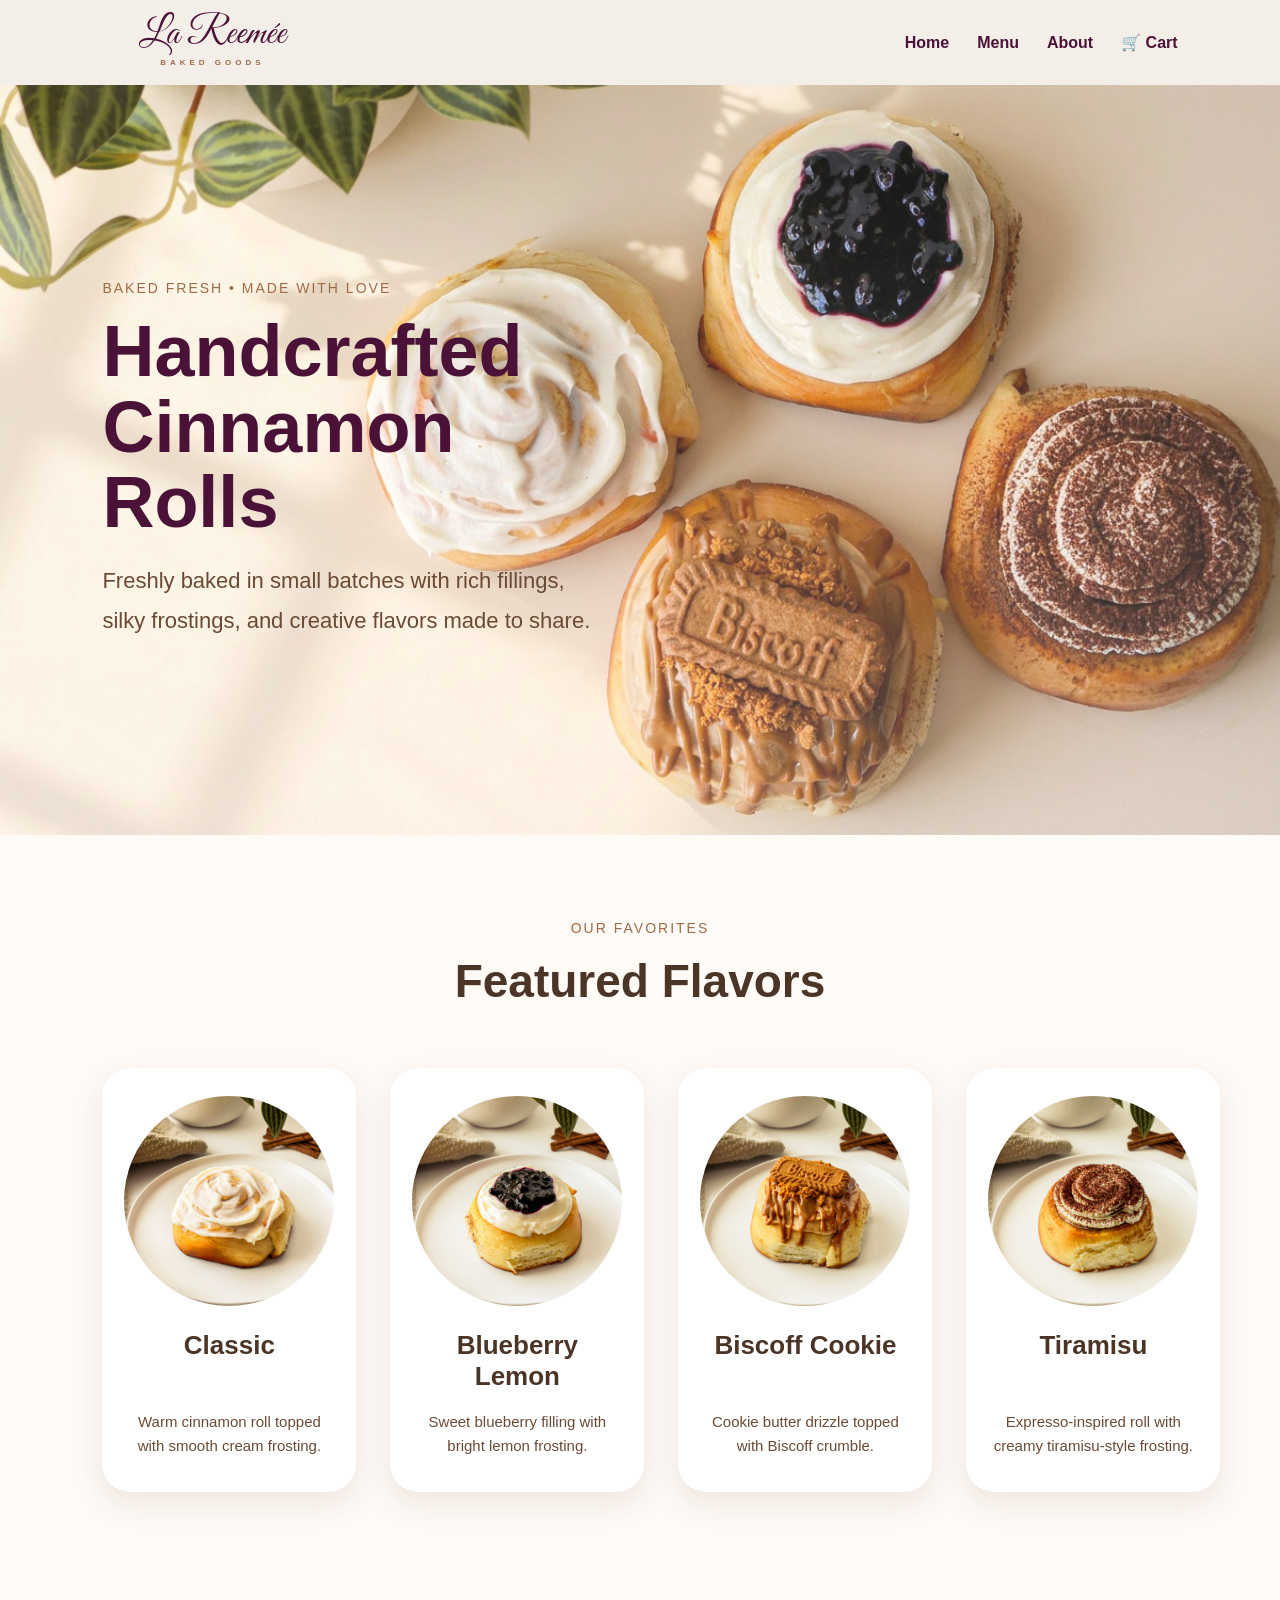
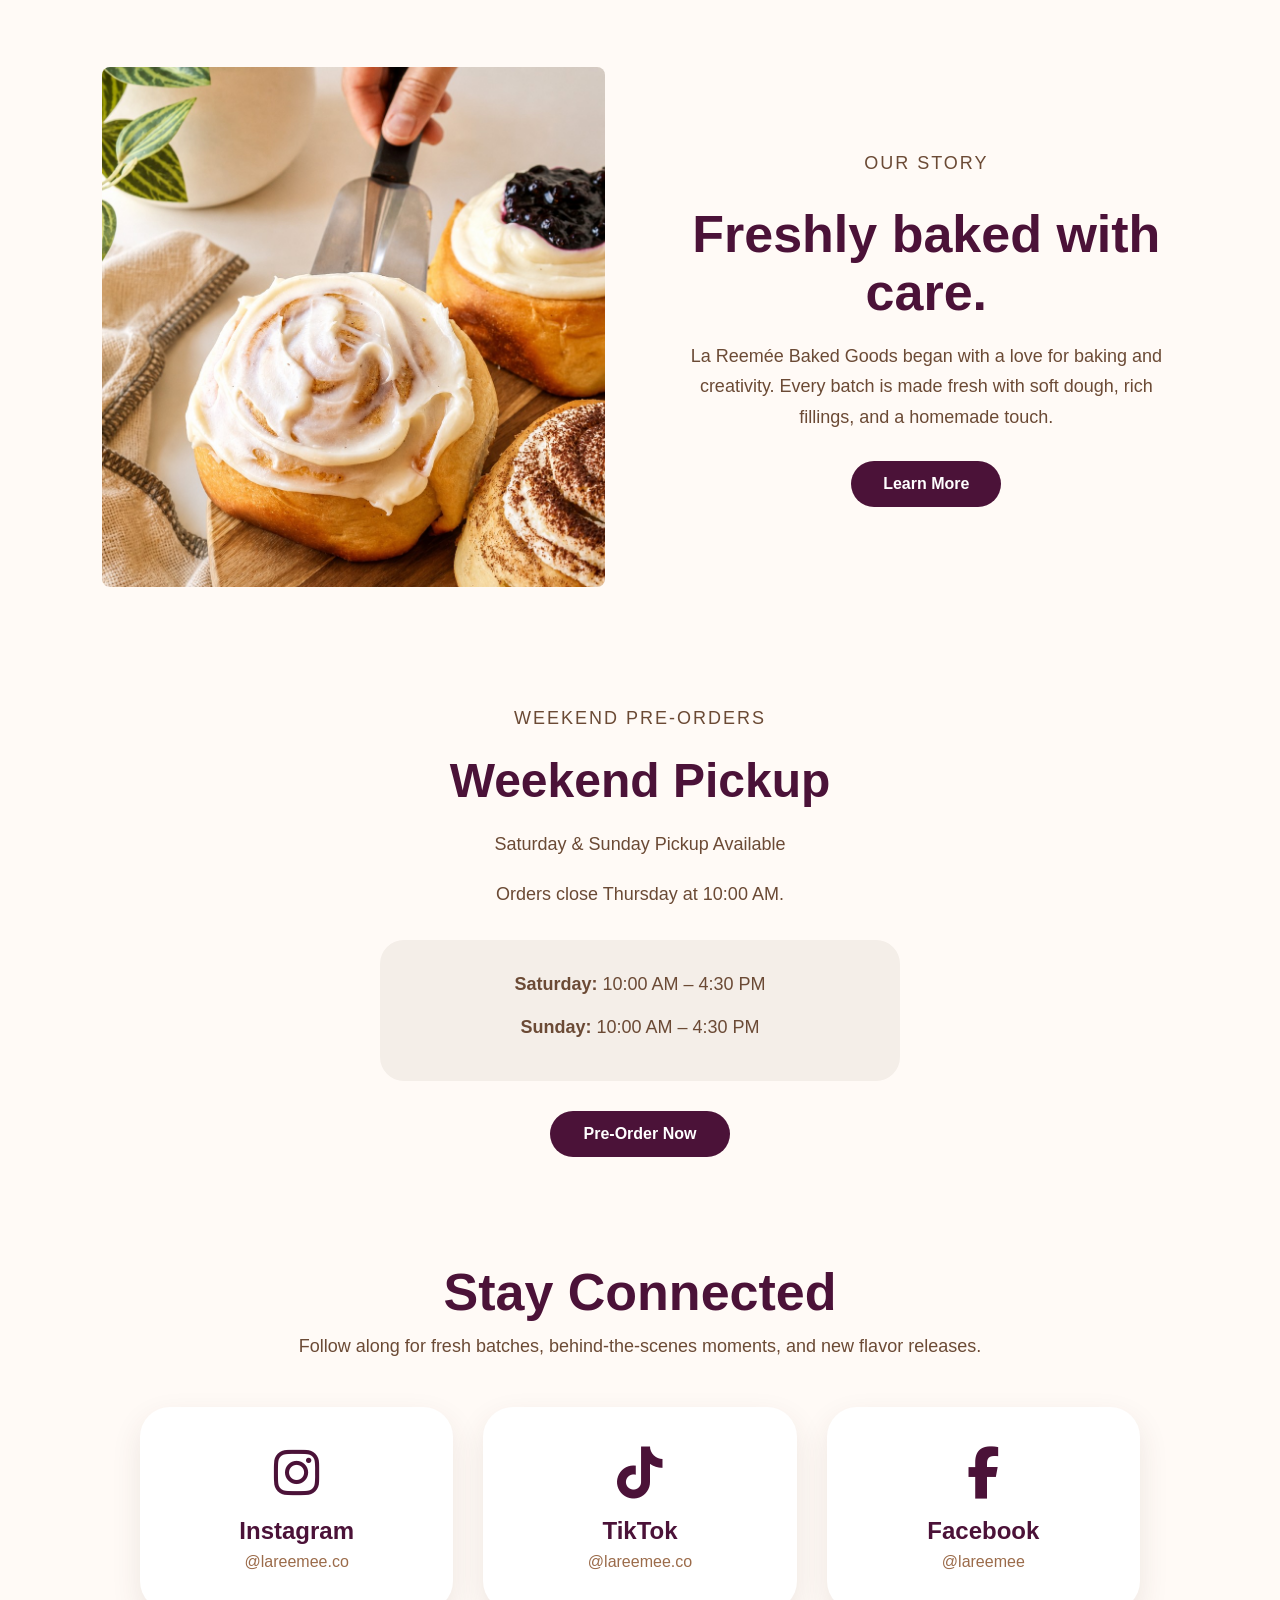
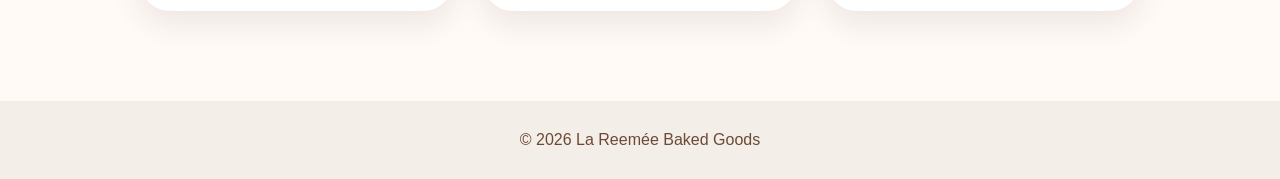
==== commit c7f97ab4: "Updating new images Updating new photos. Original photos. Finding mobile look and website look." ====
--- a/index.html
+++ b/index.html
@@ -65,7 +65,7 @@
         <a href="classic.html" class="flavor-link">
             <div class="flavor-card">
                 <div class="circle-image">
-                    <img src="images/classic.jpg" alt="Classic Cinnamon Roll">
+                    <img src="images/classicoriginal.jpg" alt="Classic Cinnamon Roll">
                 </div>
                 <h3>Classic</h3>
                 <p>Warm cinnamon roll topped with smooth cream frosting.</p>
@@ -75,7 +75,7 @@
         <a href="blueberry-lemon.html" class="flavor-link">
             <div class="flavor-card">
                 <div class="circle-image">
-                    <img src="images/blueberry-lemon.jpg" alt="Blueberry Lemon Cinnamon Roll">
+                    <img src="images/blueberrylemonoriginal.jpg" alt="Blueberry Lemon Cinnamon Roll">
                 </div>
                 <h3>Blueberry Lemon</h3>
                 <p>Sweet blueberry filling with bright lemon frosting.</p>
@@ -85,7 +85,7 @@
         <a href="biscoff.html" class="flavor-link">
             <div class="flavor-card">
                 <div class="circle-image">
-                    <img src="images/biscoff.jpg" alt="Biscoff Cinnamon Roll">
+                    <img src="images/biscofforiginal.jpg" alt="Biscoff Cinnamon Roll">
                 </div>
                 <h3>Biscoff Cookie</h3>
                 <p>Cookie butter drizzle topped with Biscoff crumble.</p>
@@ -95,7 +95,7 @@
         <a href="tiramisu.html" class="flavor-link">
             <div class="flavor-card">
                 <div class="circle-image">
-                    <img src="images/tiramisu.jpg" alt="Tiramisu Cinnamon Roll">
+                    <img src="images/tiramisuoriginal.jpg" alt="Tiramisu Cinnamon Roll">
                 </div>
                 <h3>Tiramisu</h3>
                 <p>Expresso-inspired roll with creamy tiramisu-style frosting.</p>
@@ -108,7 +108,7 @@
 <section class="home-about-preview">
 
     <div class="preview-image">
-        <img src="images/stacked-rolls.jpg" alt="Stack of Cinnamon Rolls">
+        <img src="images/cinnamonsingleshottwo.jpg" alt="Stack of Cinnamon Rolls">
     </div>
 
     <div class="preview-content">
@@ -158,9 +158,6 @@
 
 </section>
 
-<section class="social-section">
-
-
 
 <section class="social-section">
 
--- a/style.css
+++ b/style.css
@@ -70,10 +70,10 @@
     min-height: 750px;
     background:
         linear-gradient(
-            rgba(255, 250, 246, 0.25),
+            rgba(255, 250, 246, 0.08),
             rgba(255, 250, 246, 0.25)
         ),
-        url("images/background-photo.jpg");
+        url("images/overheadallrolls.jpg");
     background-size: cover;
     background-position: center;
     background-repeat: no-repeat;
@@ -597,10 +597,10 @@
 
 .preview-image img {
     width: 100%;
-    max-width: 520px;
-    height: 420px;
+    height: 520px;
     object-fit: cover;
-    border-radius: 4px;
+    object-position: center;
+    border-radius: 8px;
     display: block;
 }
 
@@ -685,12 +685,9 @@
 
 .menu-item img {
     width: 100%;
-    height: 340px;
+    height: 450px;
     object-fit: cover;
-    display: block;
-    border-radius: 2px;
-    box-shadow: 0 12px 28px rgba(75, 53, 39, 0.08);
-    transition: transform 0.3s ease;
+    object-position: center 60%
 }
 
 .menu-item img:hover {
@@ -1119,9 +1116,10 @@
 }
 
 .four-pack-image img {
-    width: 95%;
-    height: 520px;
-    object-fit: cover;
+    width: 100%;
+    height: auto;
+    max-height: none;
+    object-fit: contain;
     display: block;
     margin: 0 auto;
 }
@@ -1137,7 +1135,8 @@
     }
 
     .four-pack-image img {
-        height: 340px;
+        width: 90%;
+        height: auto;
     }
 }
 .box-price {
@@ -1248,4 +1247,15 @@
 
 .email-note strong {
     color: #4b1238;
+}
+
+.allergen-info {
+    margin: 15px 0 35px;
+    font-size: 15px;
+    line-height: 1.6;
+    color: #6b4a35;
+}
+
+.allergen-info strong {
+    color: #5a1248;
 }
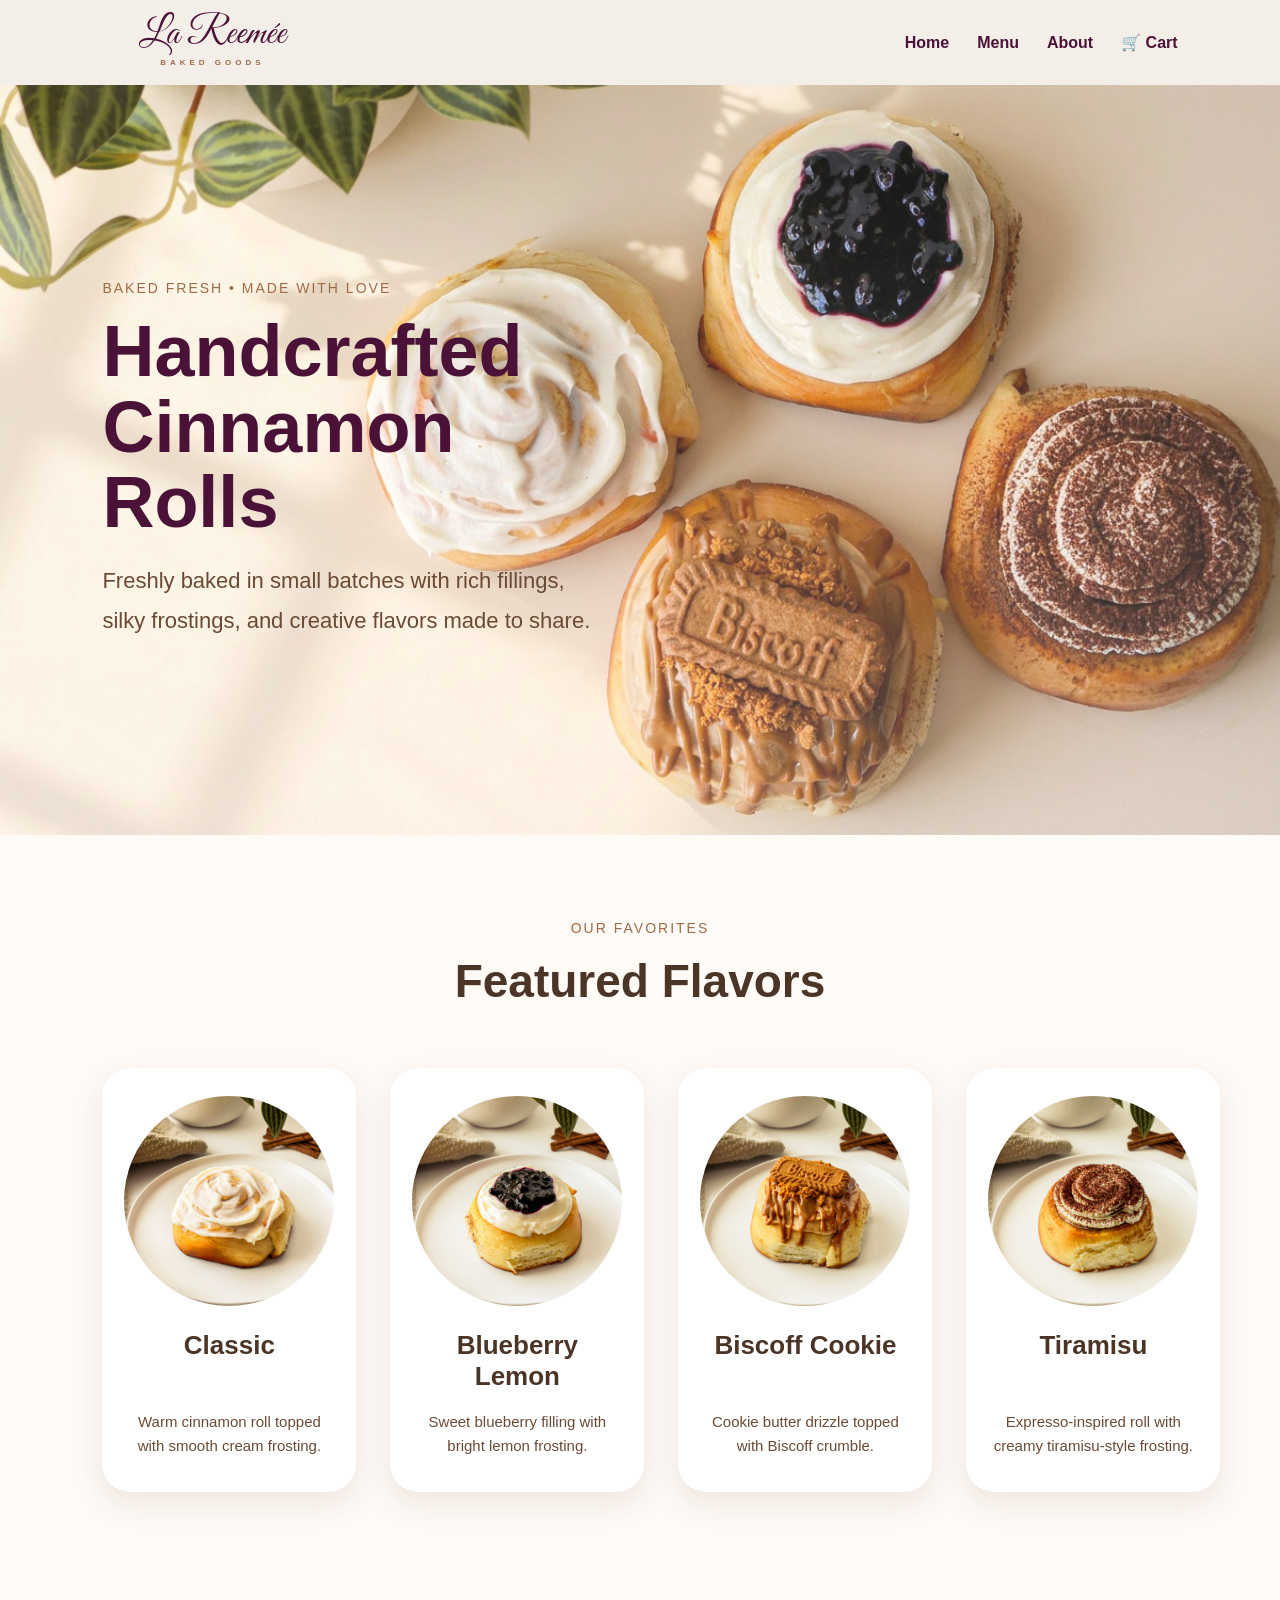
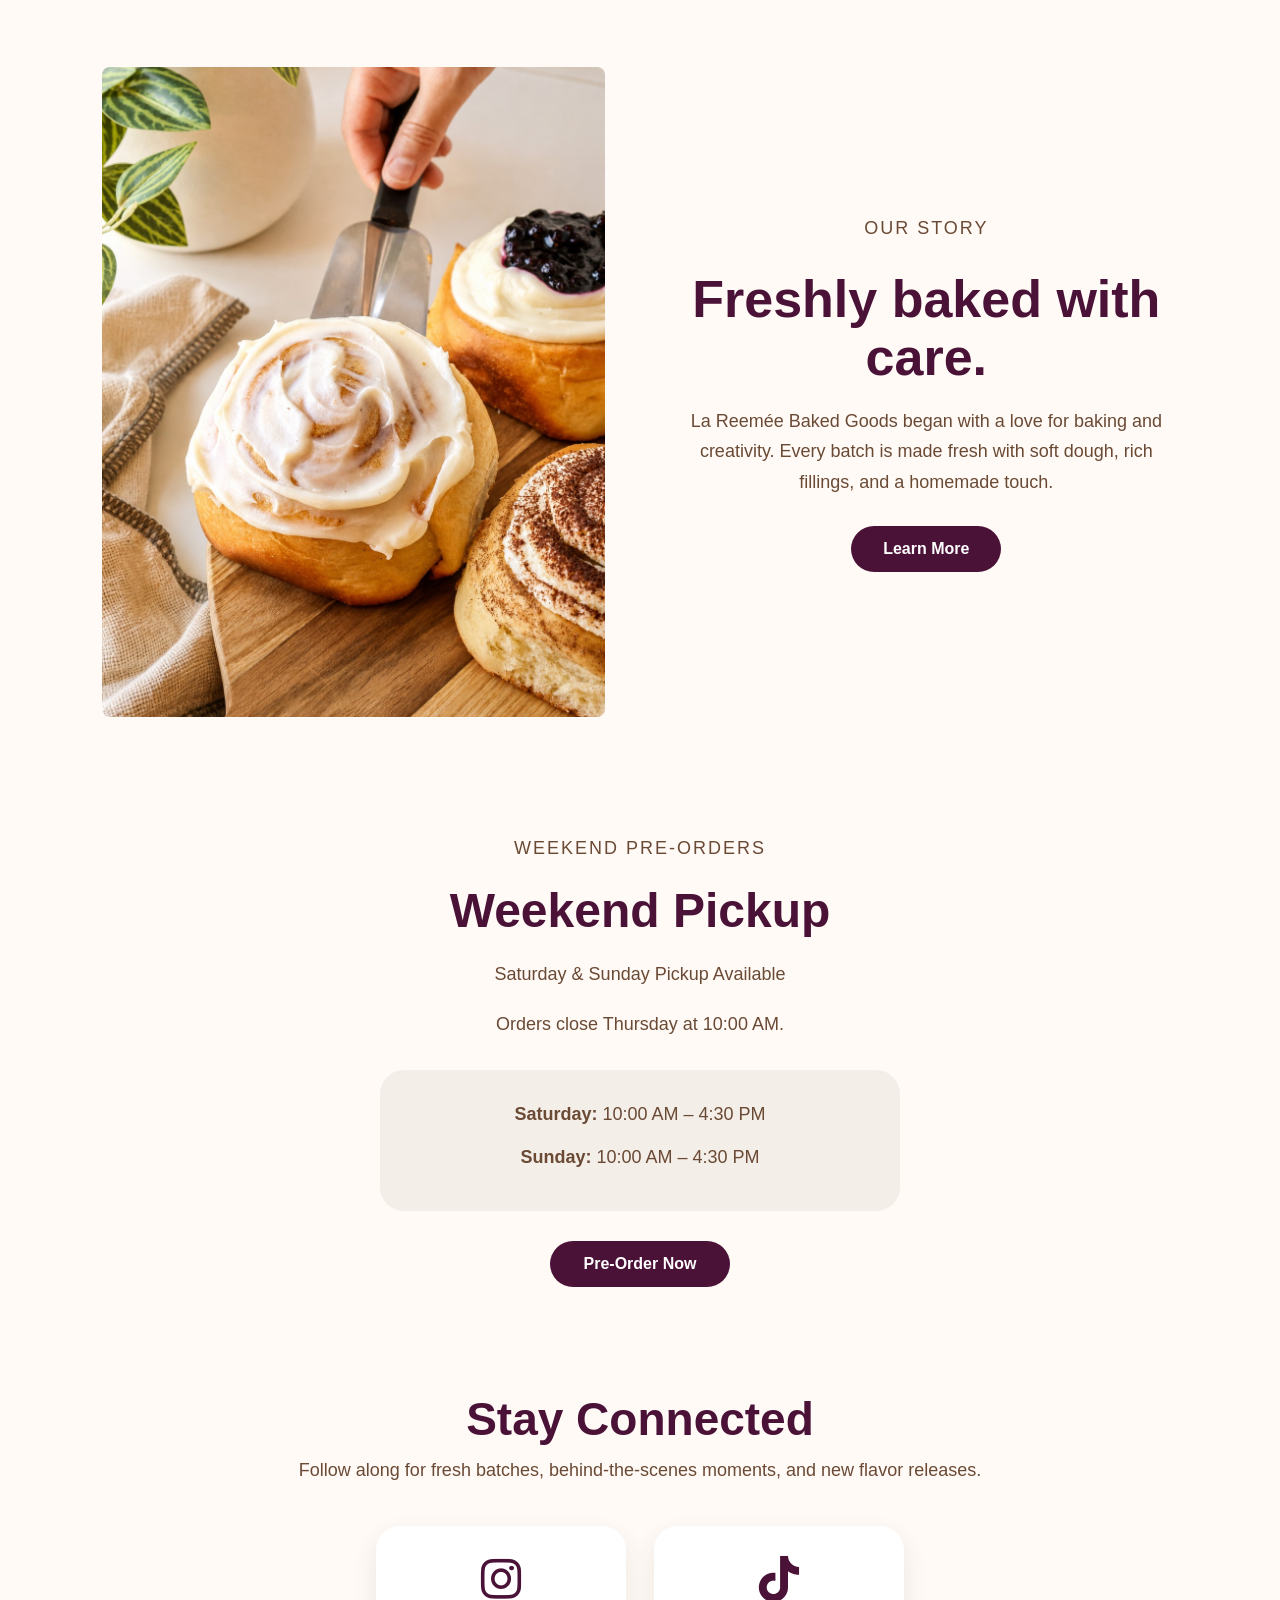
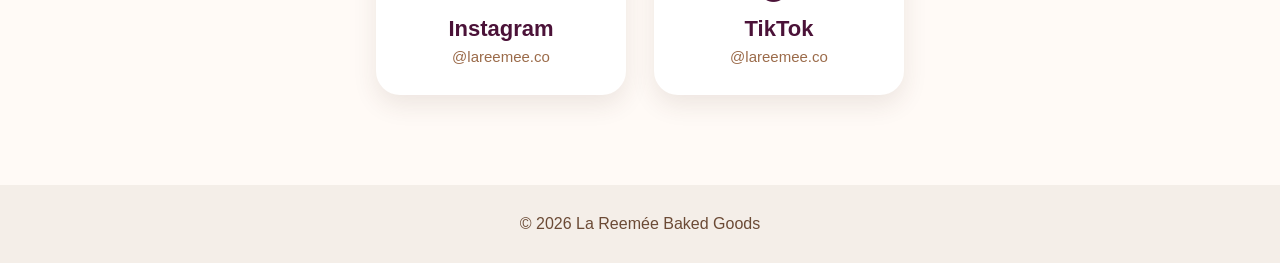
==== commit 7f88b118: "Fixing images and social media fixed home images. removed facebook social media. fix width and font " ====
--- a/index.html
+++ b/index.html
@@ -182,11 +182,6 @@
     <p>@lareemee.co</p>
 </a>
 
-<a href="https://www.facebook.com/lareemee" target="_blank" class="social-card">
-    <i class="fa-brands fa-facebook-f"></i>
-    <h3>Facebook</h3>
-    <p>@lareemee</p>
-</a>
 
     </div>
 
--- a/style.css
+++ b/style.css
@@ -492,7 +492,7 @@
 }
 
 .social-section h2 {
-    font-size: 52px;
+    font-size: 46px;
     color: #4b1238;
     margin-bottom: 14px;
 }
@@ -504,42 +504,42 @@
 
 .social-grid {
     display: grid;
-    grid-template-columns: repeat(3, 1fr);
-    gap: 30px;
-    max-width: 1000px;
-    margin: 50px auto 0;
+    grid-template-columns: repeat(2, 250px);
+    justify-content: center;
+    gap: 28px;
+    margin: 45px auto 0;
 }
 
 .social-card {
     text-decoration: none;
     color: inherit;
     background: white;
-    padding: 40px 25px;
-    border-radius: 30px;
-    box-shadow: 0 12px 30px rgba(75,53,39,.10);
+    padding: 30px 20px;
+    border-radius: 24px;
+    box-shadow: 0 10px 24px rgba(75,53,39,.10);
     transition: all .3s ease;
 }
 
 .social-card:hover {
-    transform: translateY(-8px);
-    box-shadow: 0 18px 38px rgba(75,53,39,.16);
+    transform: translateY(-6px);
+    box-shadow: 0 16px 32px rgba(75,53,39,.16);
 }
 
 .social-card i {
-    font-size: 52px;
-    color: #4b1238;
-    margin-bottom: 18px;
+    font-size: 46px;
+    color: #4b1238;
+    margin-bottom: 14px;
 }
 
 .social-card h3 {
-    font-size: 24px;
-    margin-bottom: 8px;
+    font-size: 22px;
+    margin-bottom: 6px;
     color: #4b1238;
 }
 
 .social-card p {
     color: #9b6b4a;
-    font-size: 16px;
+    font-size: 15px;
 }
 
 @media (max-width: 900px) {
@@ -597,9 +597,9 @@
 
 .preview-image img {
     width: 100%;
-    height: 520px;
+    height: 650px;
     object-fit: cover;
-    object-position: center;
+    object-position: center 70%;
     border-radius: 8px;
     display: block;
 }
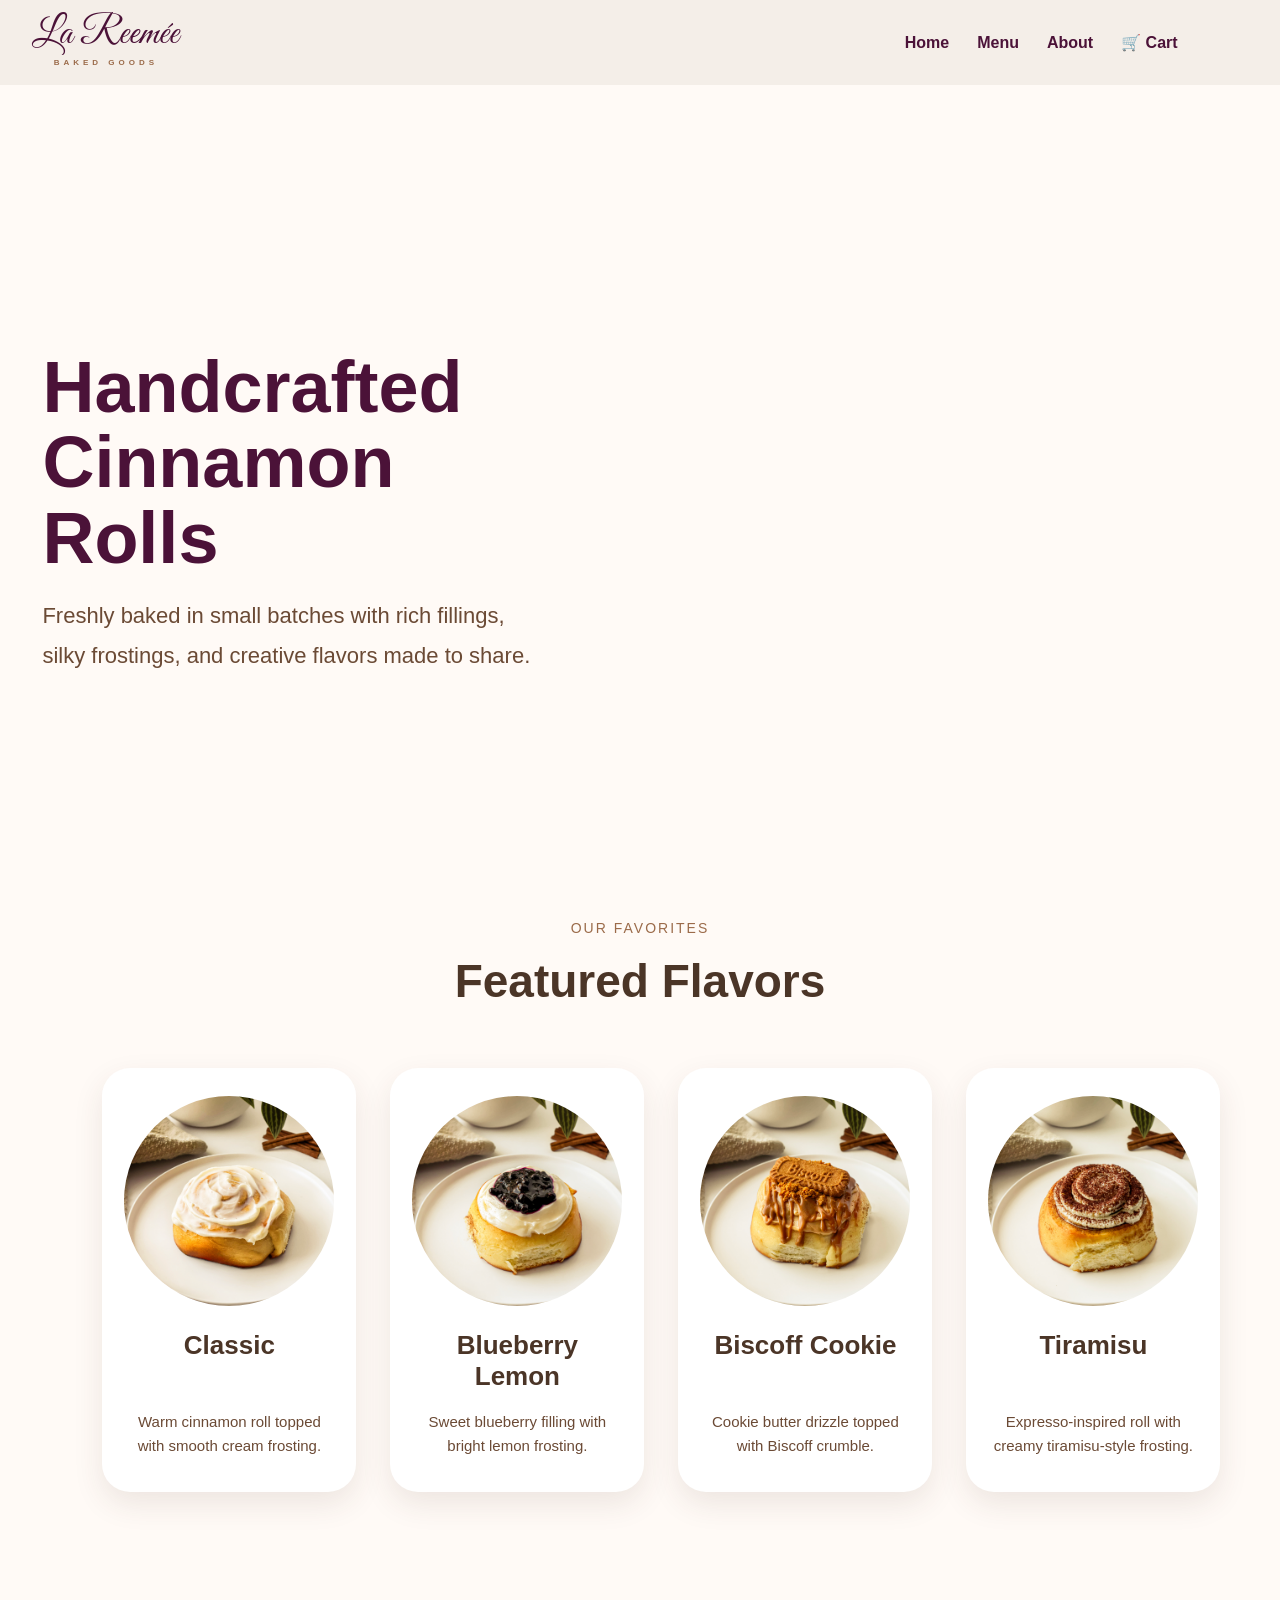
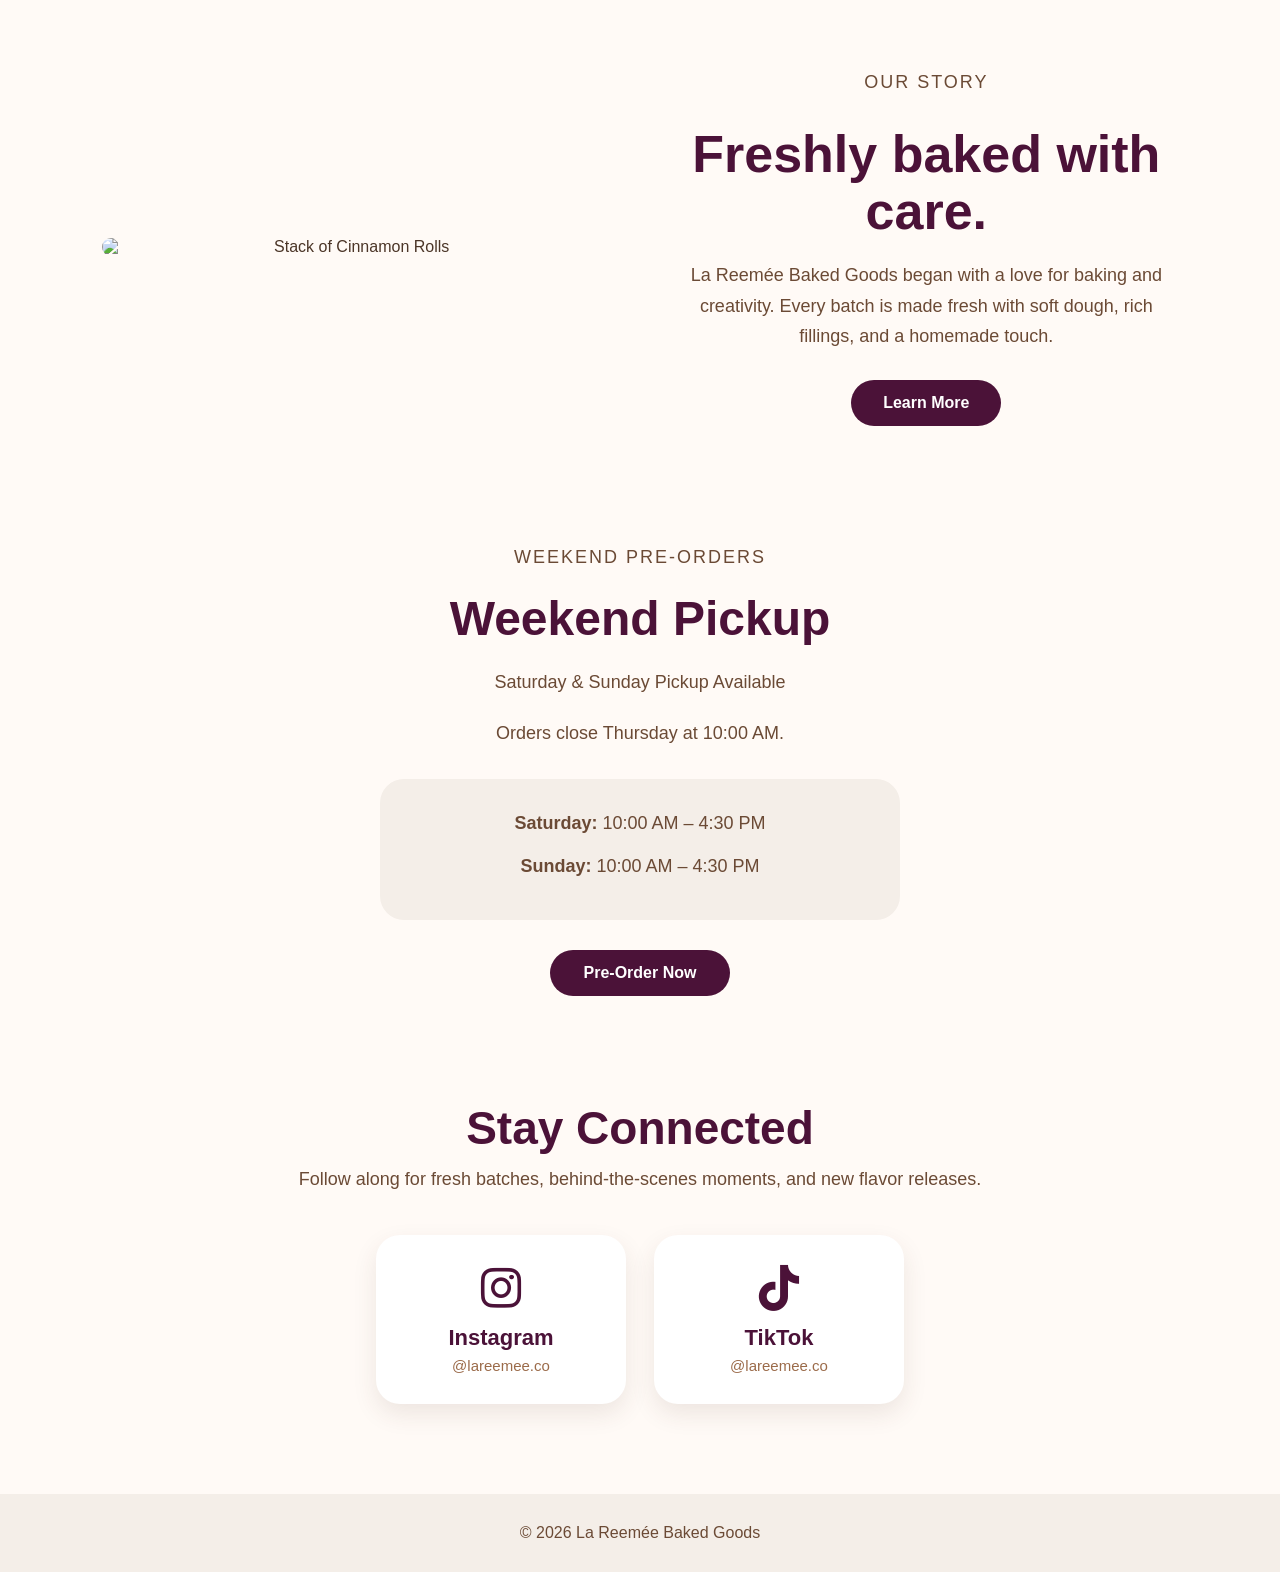
==== commit c6e3fd3a: "New Photos New images added. Logo far left replaced. Baked with love removed. Words moved to the lef" ====
--- a/index.html
+++ b/index.html
@@ -37,7 +37,7 @@
     <div class="hero-content">
 
         <p class="small-title">
-            Baked Fresh • Made With Love
+            
         </p>
 
         <h1>
@@ -108,7 +108,7 @@
 <section class="home-about-preview">
 
     <div class="preview-image">
-        <img src="images/cinnamonsingleshottwo.jpg" alt="Stack of Cinnamon Rolls">
+        <img src="images/no-frosting1.jpg" alt="Stack of Cinnamon Rolls">
     </div>
 
     <div class="preview-content">
--- a/style.css
+++ b/style.css
@@ -26,7 +26,8 @@
     display: flex;
     flex-direction: column;
     align-items: center;
-    min-width: 220px;
+    position: relative;
+    left: -70px;
 }
 
 .logo-text {
@@ -73,7 +74,7 @@
             rgba(255, 250, 246, 0.08),
             rgba(255, 250, 246, 0.25)
         ),
-        url("images/overheadallrolls.jpg");
+        url("images/roll-with-coffee.jpg");
     background-size: cover;
     background-position: center;
     background-repeat: no-repeat;
@@ -85,6 +86,8 @@
 
 .hero-content {
     max-width: 500px;
+    margin-left: -60px;
+    margin-top: 80px;
 }
 
 .small-title,
@@ -96,6 +99,19 @@
     margin-bottom: 18px;
 }
 
+.small-title {
+    color: #8a6851;
+    font-size: 18px;
+    font-weight: 700;
+    letter-spacing: 3px;
+    text-transform: uppercase;
+    margin-bottom: 25px;
+
+    text-shadow:
+        0 2px 8px rgba(255, 250, 246, 1),
+        0 0 15px rgba(255, 250, 246, 1);
+}
+
 .hero h1 {
     font-size: 72px;
     line-height: 1.05;
@@ -109,6 +125,7 @@
     color: #6b4a35;
     max-width: 560px;
 }
+ 
 
 /* FEATURED FLAVORS */
 
@@ -597,11 +614,11 @@
 
 .preview-image img {
     width: 100%;
-    height: 650px;
+    height: 100%;
     object-fit: cover;
-    object-position: center 70%;
-    border-radius: 8px;
+    object-position: center 25%;
     display: block;
+    border-radius: 30px;
 }
 
 .preview-content {
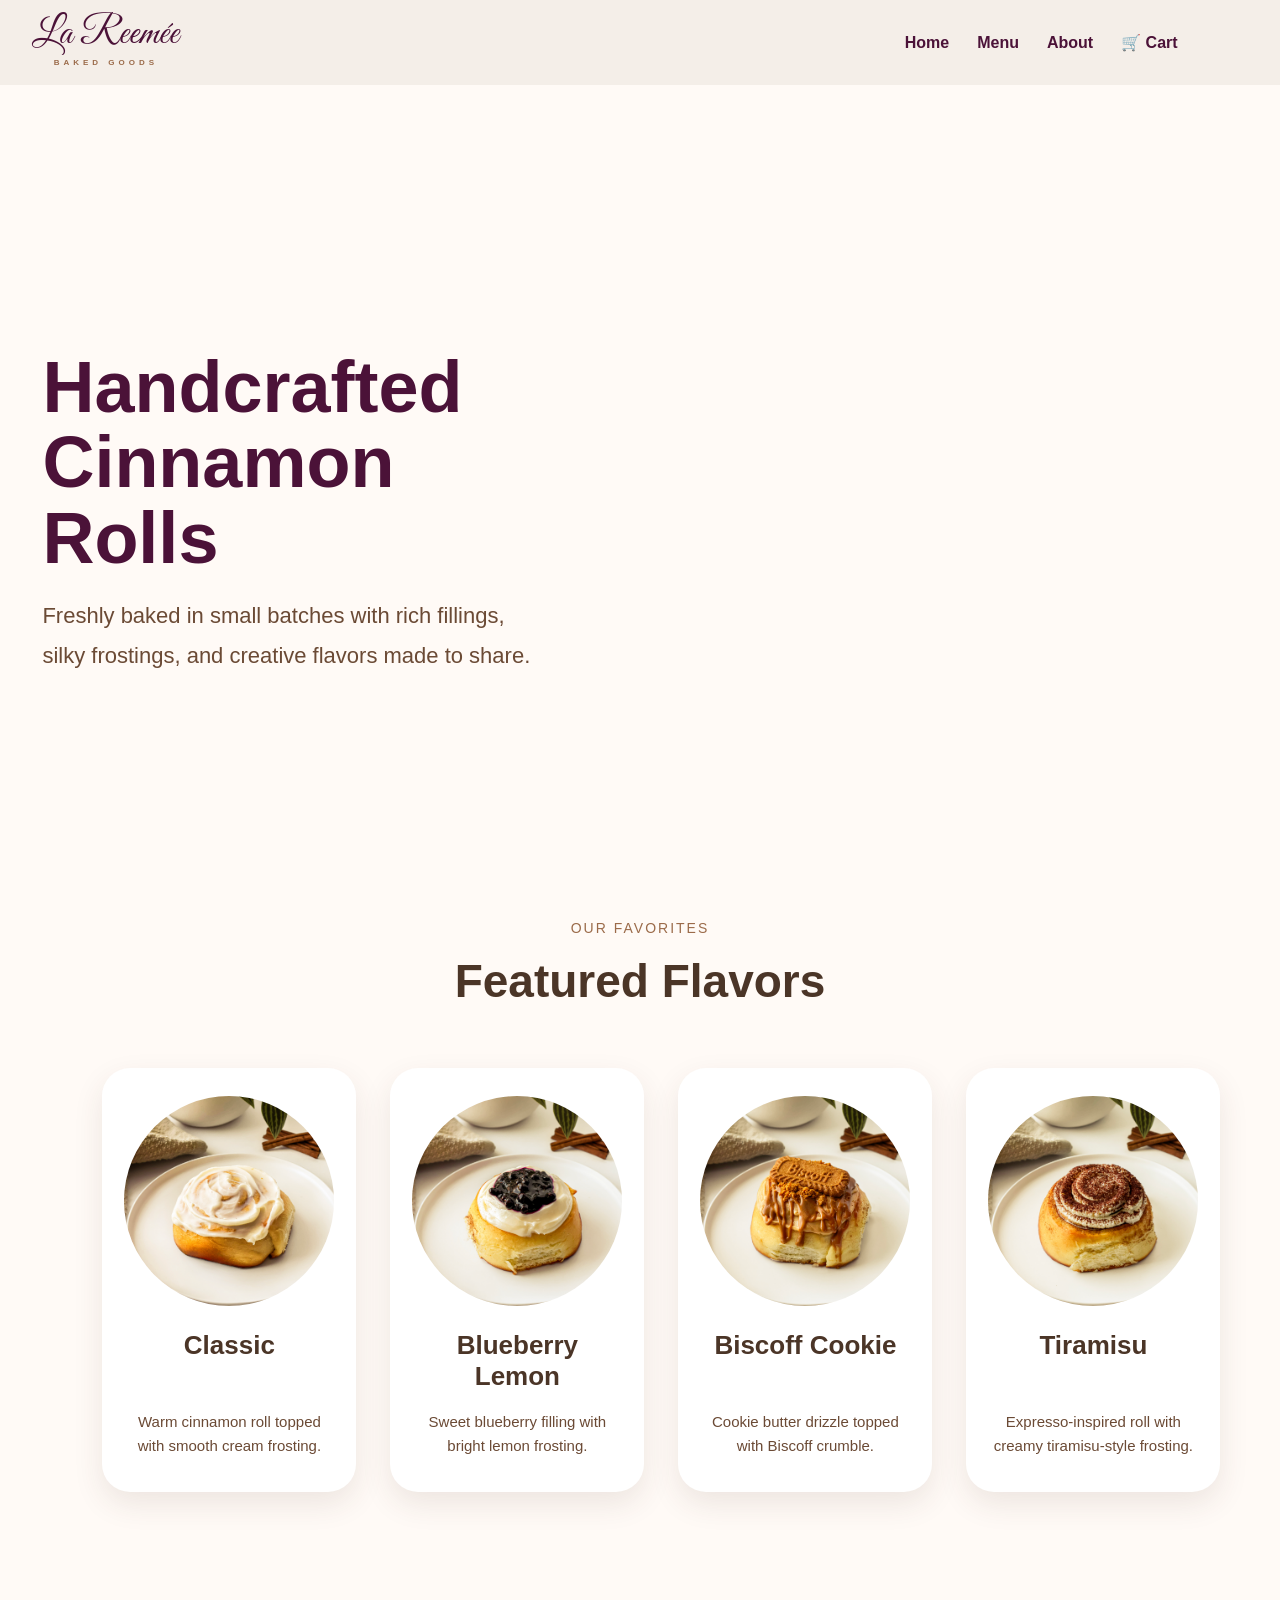
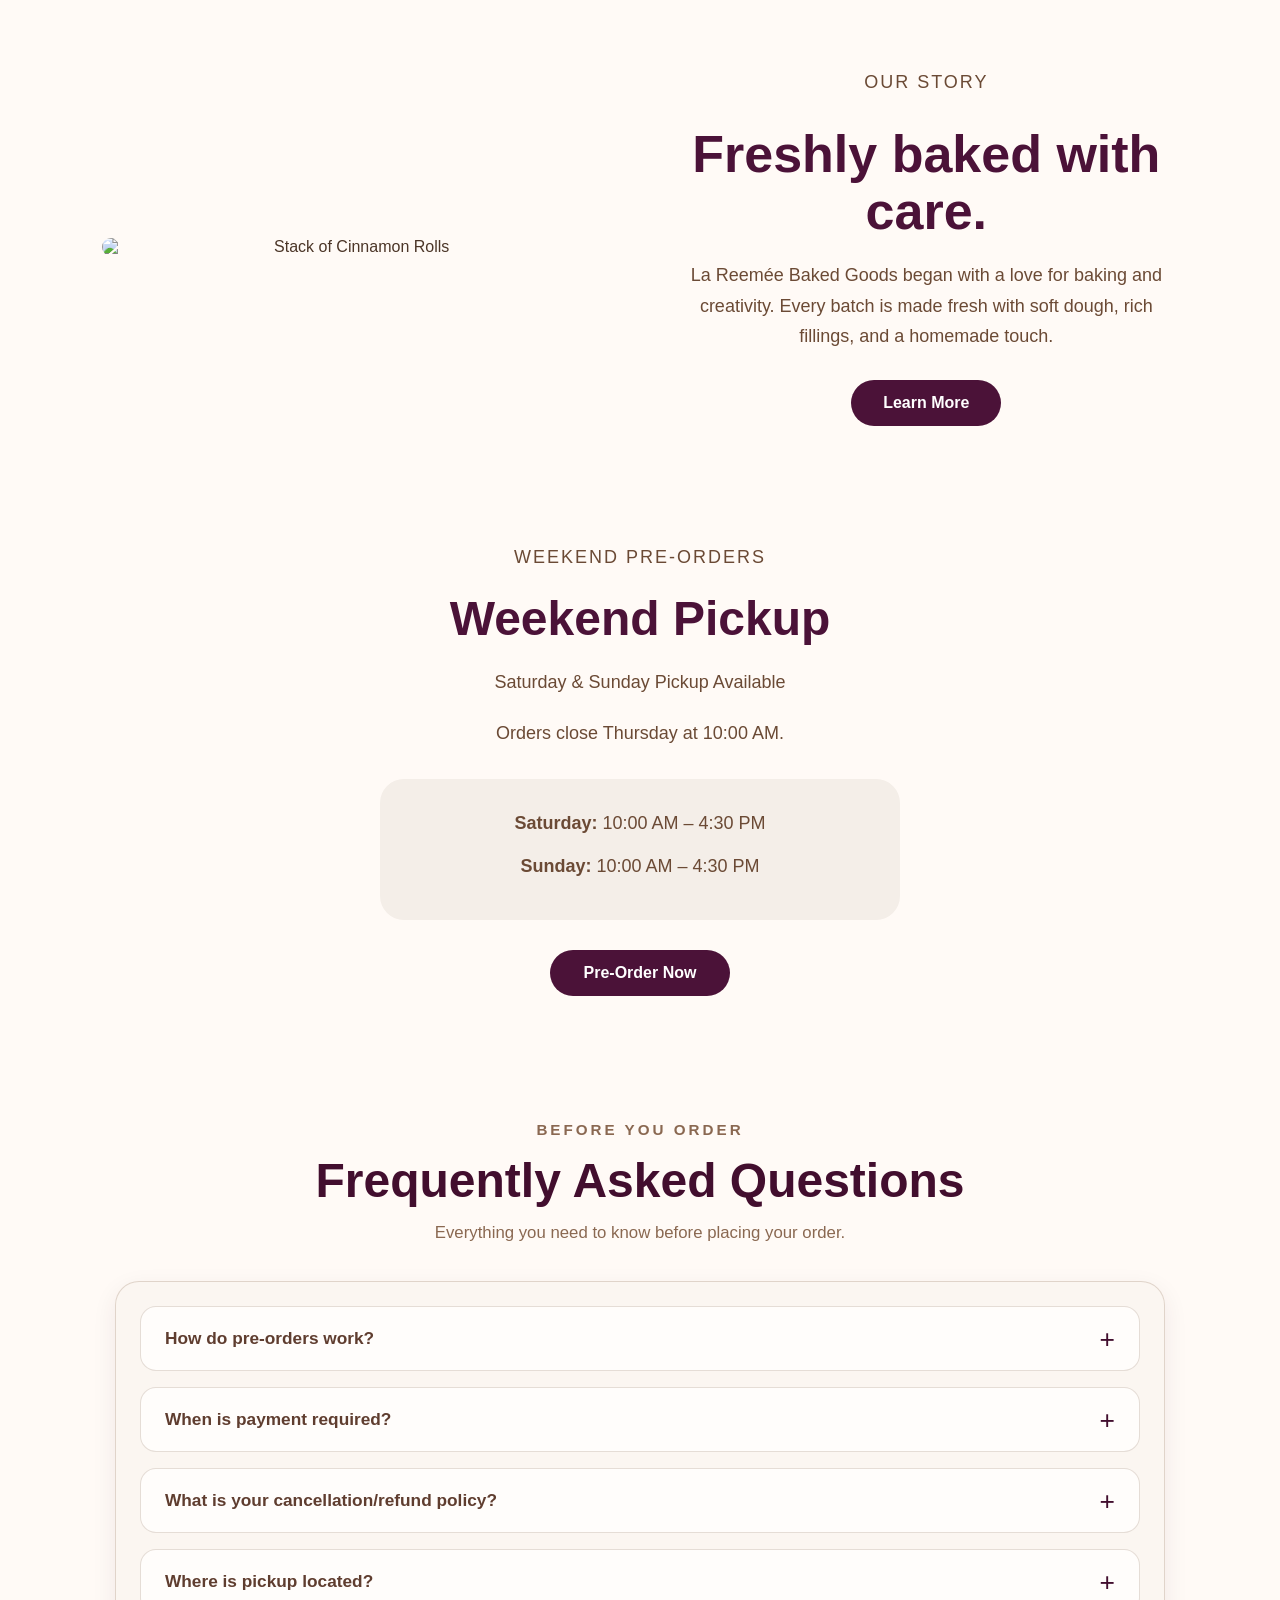
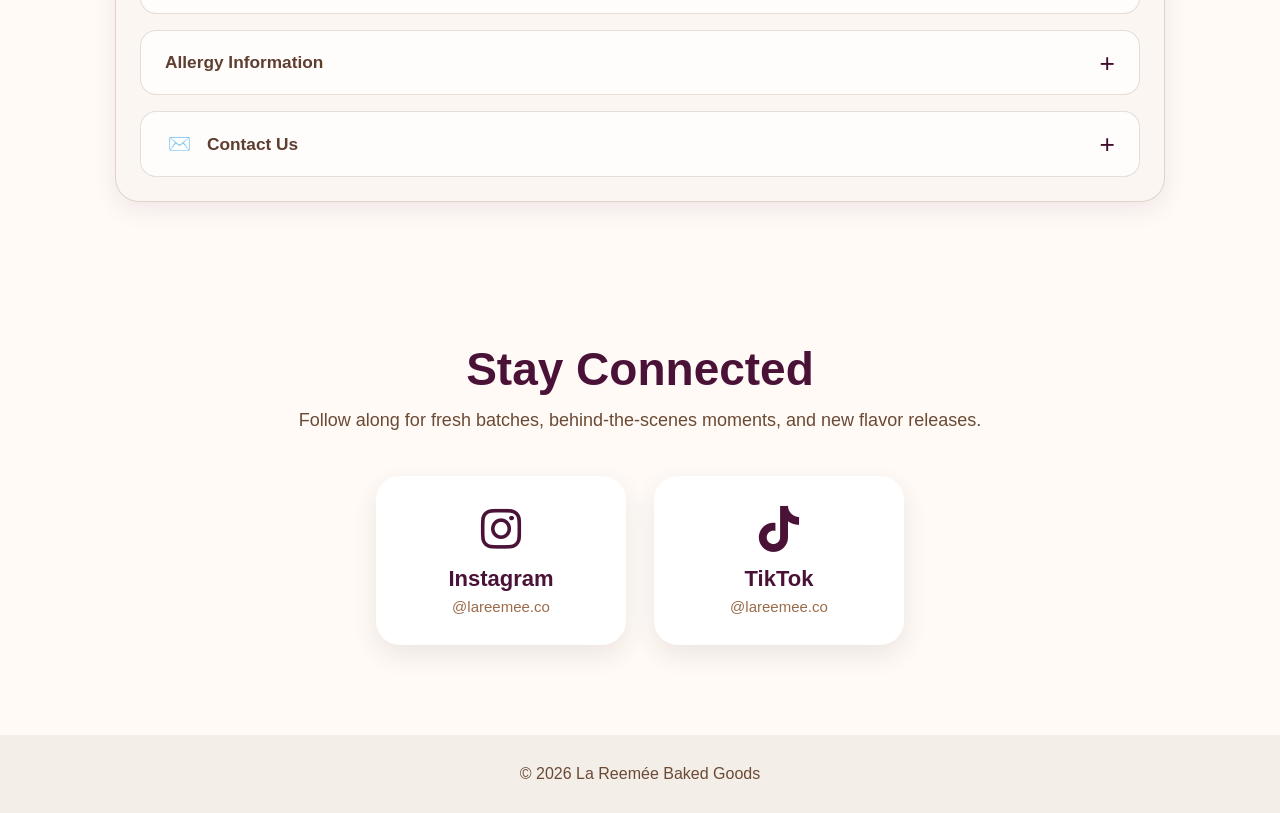
==== commit 33d363ba: "Added Frequently asked questions fixed payment options added frequently asked questions in home page" ====
--- a/index.html
+++ b/index.html
@@ -158,6 +158,126 @@
 
 </section>
 
+<section class="faq-section">
+
+    <p class="section-label">Before You Order</p>
+
+    <h2>Frequently Asked Questions</h2>
+
+    <p class="faq-intro">
+        Everything you need to know before placing your order.
+    </p>
+    
+    <div class="faq-list">
+
+        <details class="faq-item">
+            <summary>
+                <span>How do pre-orders work?</span>
+            </summary>
+
+            <div class="faq-answer">
+                <p>
+                    Our cinnamon rolls are baked fresh by pre-order only.
+                    Orders are reviewed after submission and confirmed once
+                    payment has been received.
+                </p>
+            </div>
+        </details>
+
+        <details class="faq-item">
+            <summary>
+                <span>When is payment required?</span>
+            </summary>
+
+            <div class="faq-answer">
+                <p>
+                    Full payment is required before your order is confirmed
+                    and added to our baking schedule.
+                </p>
+
+                <p>
+                    Payments are securely processed through Square.
+                </p>
+            </div>
+        </details>
+
+        <details class="faq-item">
+            <summary>
+                <span>What is your cancellation/refund policy?</span>
+            </summary>
+
+            <div class="faq-answer">
+                <p>
+                    Because each order is freshly prepared and reserved for you,
+                    all confirmed orders are final once payment has been received.
+                </p>
+            </div>
+        </details>
+
+        <details class="faq-item">
+            <summary>
+                <span>Where is pickup located?</span>
+            </summary>
+
+            <div class="faq-answer">
+                <p>
+                    La Reemée is a home-based bakery. Pickup details will be
+                    provided after your order has been confirmed.
+                </p>
+            </div>
+        </details>
+
+        <details class="faq-item">
+            <summary>
+                <span>Allergy Information</span>
+            </summary>
+
+            <div class="faq-answer">
+                <p>
+                    Our cinnamon rolls contain wheat, dairy, and eggs.
+                    Some ingredients may be produced in facilities that process
+                    tree nuts, peanuts, soy, or other allergens.
+                </p>
+
+                <p>
+                    Our products are prepared in a home kitchen and may come
+                    into contact with common food allergens.
+                </p>
+
+                <p>
+                    Our baked goods are prepared in a home where pets are present.
+                    Pets are kept away from the kitchen during preparation,
+                    baking, and packaging. Work surfaces are cleaned and sanitized
+                    before orders are prepared.
+                </p>
+
+                <p>
+                    However, we cannot guarantee that products are completely
+                    free from pet allergens. Customers with severe food or pet
+                    allergies should consider this information before ordering.
+                </p>
+            </div>
+        </details>
+
+        <details class="faq-item">
+            <summary>
+                <span class="faq-icon">✉️</span>
+                <span>Contact Us</span>
+            </summary>
+
+            <div class="faq-answer">
+                <p>
+                    For questions about orders, pickup, or availability, email
+                    <a href="mailto:lareemee.co@gmail.com">
+                        lareemee.co@gmail.com
+                    </a>.
+                </p>
+            </div>
+        </details>
+    </div>
+
+</section>
+
 
 <section class="social-section">
 
--- a/style.css
+++ b/style.css
@@ -1275,4 +1275,293 @@
 
 .allergen-info strong {
     color: #5a1248;
+}
+
+/* ==========================
+    FREQUENTLY ASKED QUESTIONS
+========================== */
+
+.faq-section {
+    padding: 80px 8%;
+    background: #fffaf6;
+    text-align: center;
+}
+
+.faq-section .section-label {
+    margin: 0 0 14px;
+    color: #8a6851;
+    font-size: 0.95rem;
+    font-weight: 600;
+    letter-spacing: 3px;
+    text-transform: uppercase;
+}
+
+.faq-section h2 {
+    margin: 0;
+    color: #420e2e;
+    font-size: clamp(2rem, 4vw, 3rem);
+    line-height: 1.2;
+}
+
+.faq-intro {
+    margin: 14px auto 38px;
+    color: #8a6851;
+    font-size: 1.05rem;
+}
+
+.faq-list {
+    width: 100%;
+    max-width: 1050px;
+    margin: 0 auto;
+    padding: 24px;
+    box-sizing: border-box;
+    border: 1px solid rgba(138, 104, 81, 0.24);
+    border-radius: 24px;
+    background: rgba(237, 231, 224, 0.22);
+    box-shadow: 0 8px 24px rgba(66, 14, 46, 0.08);
+}
+
+.faq-item {
+    margin: 0 0 16px;
+    border: 1px solid rgba(138, 104, 81, 0.22);
+    border-radius: 16px;
+    background: #fffdfb;
+    overflow: hidden;
+    text-align: left;
+    transition: box-shadow 0.25s ease;
+}
+
+.faq-item:last-child {
+    margin-bottom: 0;
+}
+
+.faq-item:hover {
+    box-shadow: 0 8px 24px rgba(66, 14, 46, 0.08);
+}
+
+.faq-item summary {
+    position: relative;
+    display: flex;
+    align-items: center;
+    gap: 14px;
+    padding: 21px 58px 21px 24px;
+    color: #5f3d2f;
+    font-size: 1.08rem;
+    font-weight: 700;
+    cursor: pointer;
+    list-style: none;
+}
+
+.faq-item summary::-webkit-details-marker {
+    display: none;
+}
+
+.faq-item summary::marker {
+    display: none;
+    content: "";
+}
+
+.faq-item summary::after {
+    content: "+";
+    position: absolute;
+    right: 24px;
+    top: 50%;
+    color: #420E2E;
+    font-size: 1.65rem;
+    font-weight: 400;
+    transform: translateY(-50%);
+}
+
+.faq-item[open] summary::after {
+    content: "-";
+}
+
+.faq-item[open] summary {
+    border-bottom: 1px solid rgba(138, 104, 81, 0.18);
+}
+
+.faq-icon {
+    display: inline-flex;
+    align-items: center;
+    justify-content: center;
+    width: 28px;
+    min-width: 28px;
+    font-size: 1.15rem;
+}
+
+.faq-answer {
+    padding: 20px 26px 22px 66px;
+}
+
+.faq-answer p {
+    margin: 0 0 12px;
+    color: #6f4c3b;
+    font-size: 1rem;
+    line-height: 1.75;
+}
+
+.faq-answer p:last-child {
+    margin-bottom: 0;
+}
+
+.faq-answer a {
+    color: #420E2E;
+    font-weight: 700;
+    text-decoration: none;
+}
+
+.faq-answer a:hover {
+    text-decoration: underline;
+}
+
+/* Mobile */
+
+@media (max-width: 700px) {
+    .faq-section {
+        padding: 60px 20px;
+    }
+
+    .faq-list {
+        padding: 14px;
+        border-radius: 18px;
+    }
+
+    .faq-item summary {
+        padding: 18px 48px 18px 18px;
+        gap: 10px;
+        font-size: 1rem;
+    }
+
+    .faq-item summary::after {
+        right: 18px;
+    }
+
+    .faq-answer {
+        padding: 18px;
+    }
+}
+
+/* ====================================
+    ORDER PAGE - PAYMENT NOTICE
+==================================== */  
+
+.order-notice {
+    margin: 24px 0 30px;
+    padding: 22px 24px;
+    background: #ede7e0;
+    border: 1px solid rgba(66, 14, 46, 0.18);
+    border-left: 5px solid #420E3E;
+    border-radius: 16px;
+    box-shadow: 0 8px 20px rgba(66, 14, 46, 0.08);
+}
+
+.order-notice h3 {
+    margin: 0 0 12px;
+    color: #420E2E;
+    font-size: 1.25rem;
+}
+
+.order-notice p {
+    margin: 0 0 10px;
+    color: #5f4638;
+    line-height: 1.7;
+}
+
+.order-notice p:last-child {
+    margin-bottom: 0;
+}
+
+/* =================================
+    CUSTOMER POLICY AGREEMENT
+================================= */
+
+.policy-agreement {
+    margin: 24px 0 18px;
+    padding: 18px 20px;
+    background: rgba(237, 231, 224, 0.65);
+    border: 1px solid rgba(138, 104, 81, 0.28);
+    border-radius: 14px
+}
+
+.policy-checkbox {
+    display: flex;
+    align-items: flex-start;
+    gap: 12px;
+    cursor: pointer;
+    color: #4f3a30;
+    font-size: 0.95rem;
+    line-height: 1.6;
+}
+
+.policy-checkbox input[type="checkbox"] {
+    width: 18px;
+    height: 18px;
+    margin-top: 3px;
+    flex-shrink: 0;
+    accent-color: #420E2E;
+    cursor: pointer;
+}
+
+.policy-checkbox span {
+    display: block;
+}
+
+.policy-checkbox a {
+    color: #420E2E;
+    font-weight: 600;
+    text-decoration: underline;
+    text-underline-offset: 3px;
+}
+
+.policy-checkbox a:hover {
+    color: #8a6851;
+}
+
+/*==================================
+    ORDER CONFIRMATION NOTE
+================================= */    
+
+.confirmation-note {
+    margin: 16px 0 0;
+    padding: 14px 16px;
+    background: rgba(138, 104, 81, 0.1);
+    border-radius: 12px;
+    color: #5f4638;
+    font-size: 0.9rem;
+    line-height: 1.6;
+    text-align: center;
+}
+
+/*=================================
+    ORDER FORM BUTTON SPACING
+================================ */
+
+#submit-order {
+    width: 100%;
+    margin-top: 4px;
+}
+
+/*=================================
+    MOBILE ADJUSTMENTS
+================================ */
+
+@media (max-width: 600px) {
+    .order-notice {
+        padding: 18px;
+        border-radius: 14px;
+    }
+
+    .policy-agreement {
+        padding: 16px;
+    }
+
+    .policy-checkbox {
+        gap: 10px;
+        font-size: 0.9rem;
+    }
+
+    .confirmation-note {
+        padding: 12px 14px;
+        font-size: 0.85rem;
+    }
 }
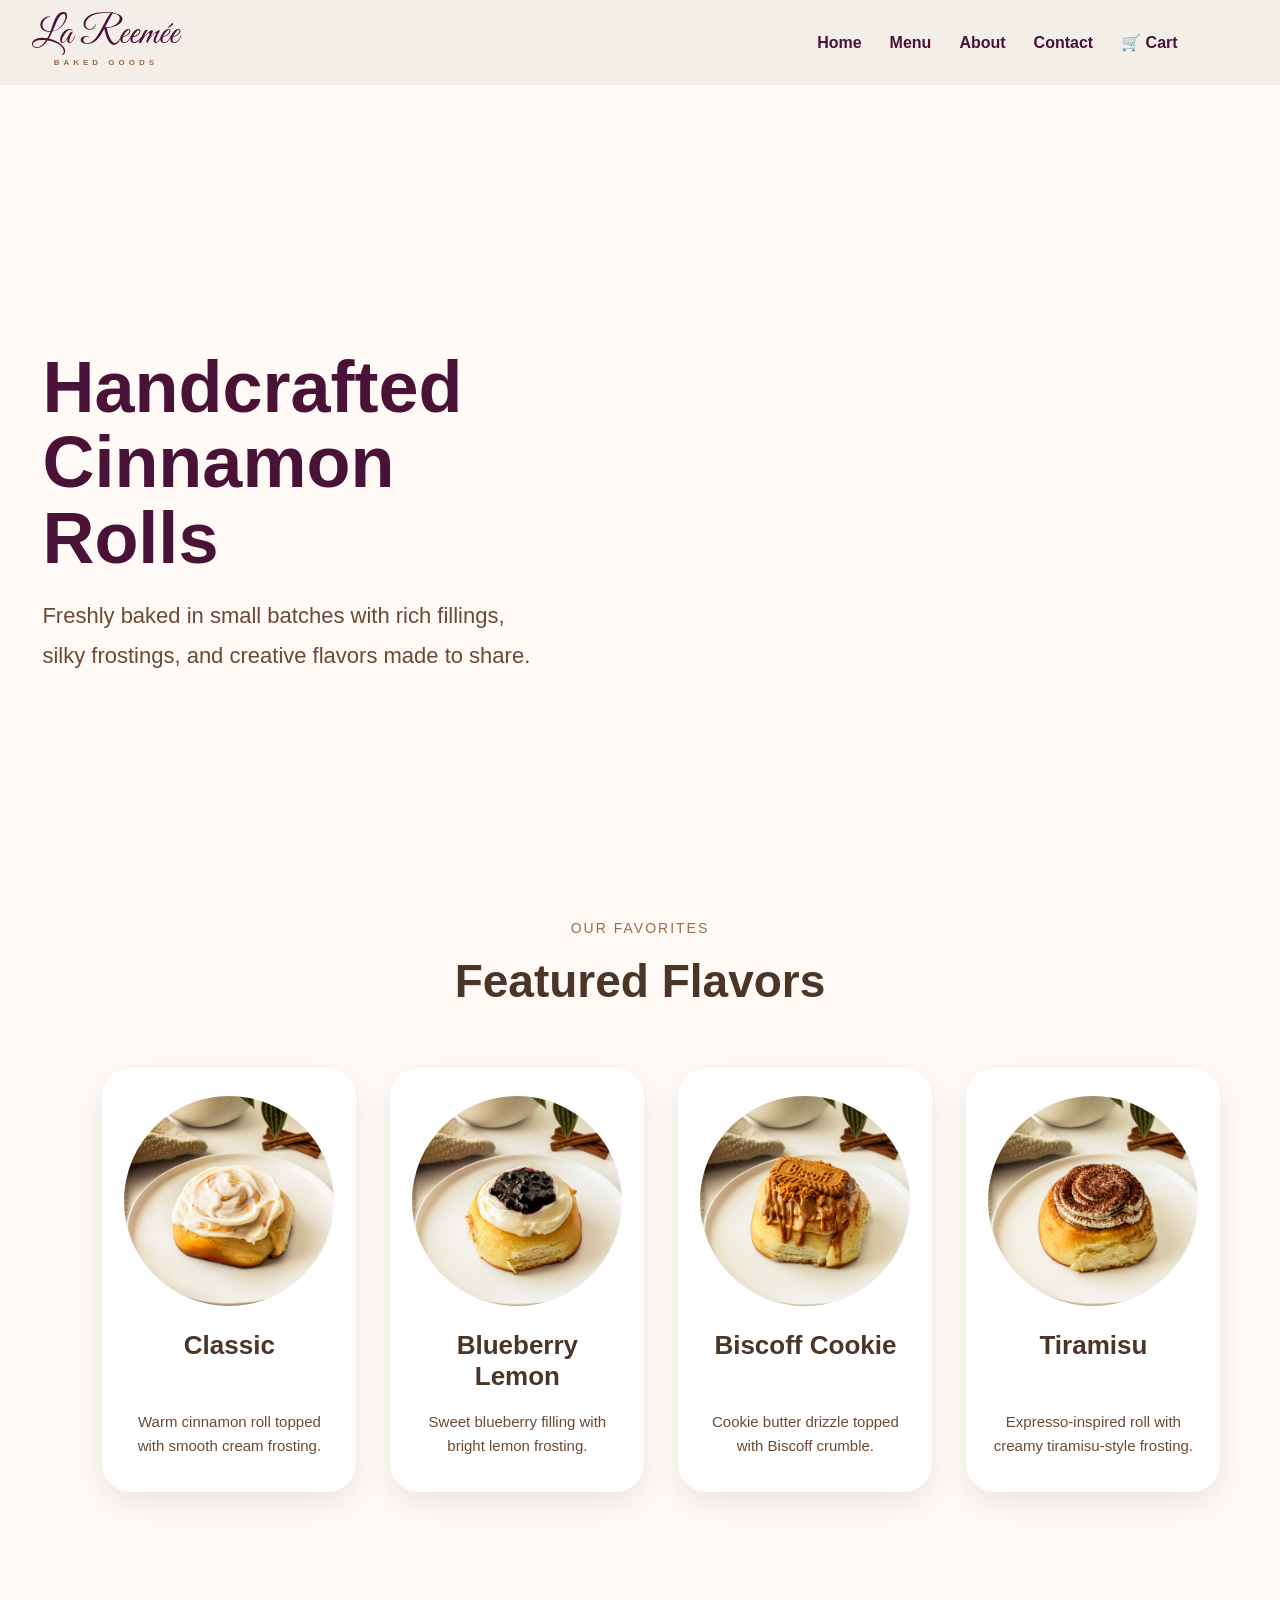
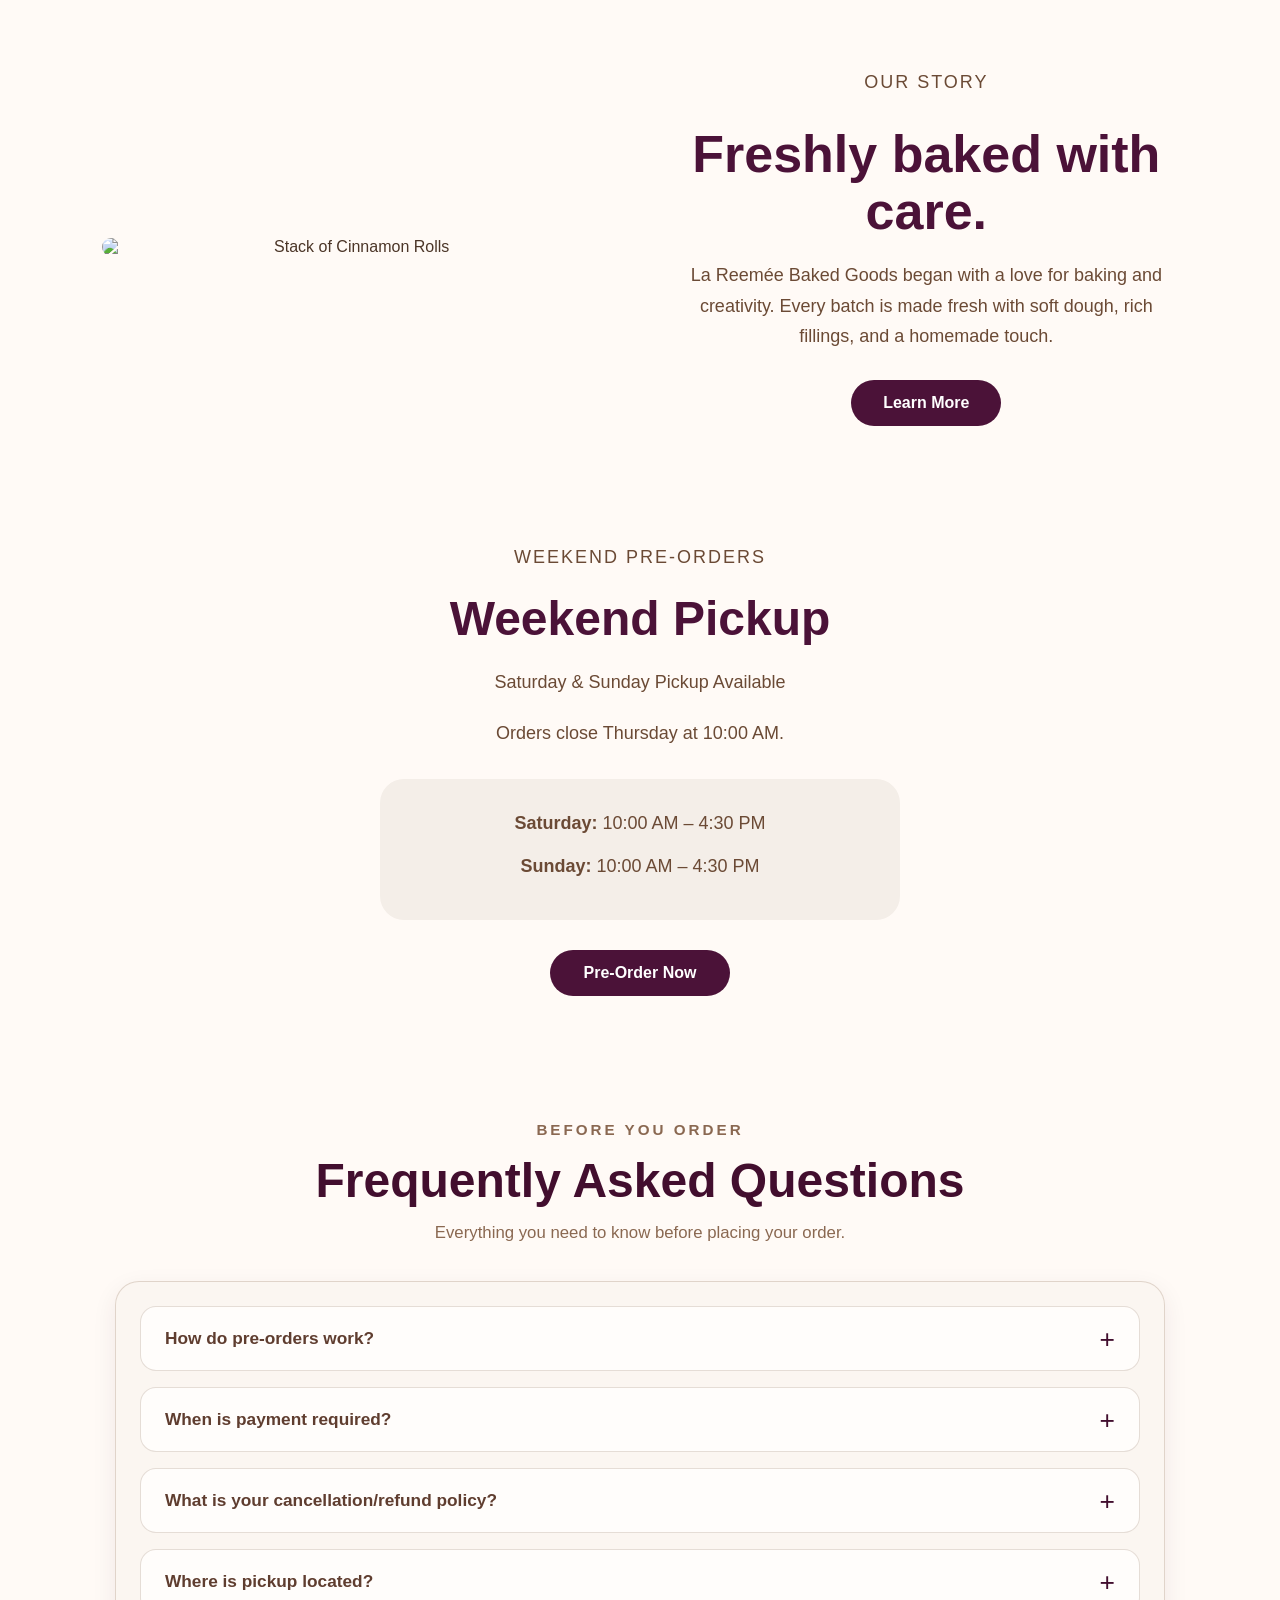
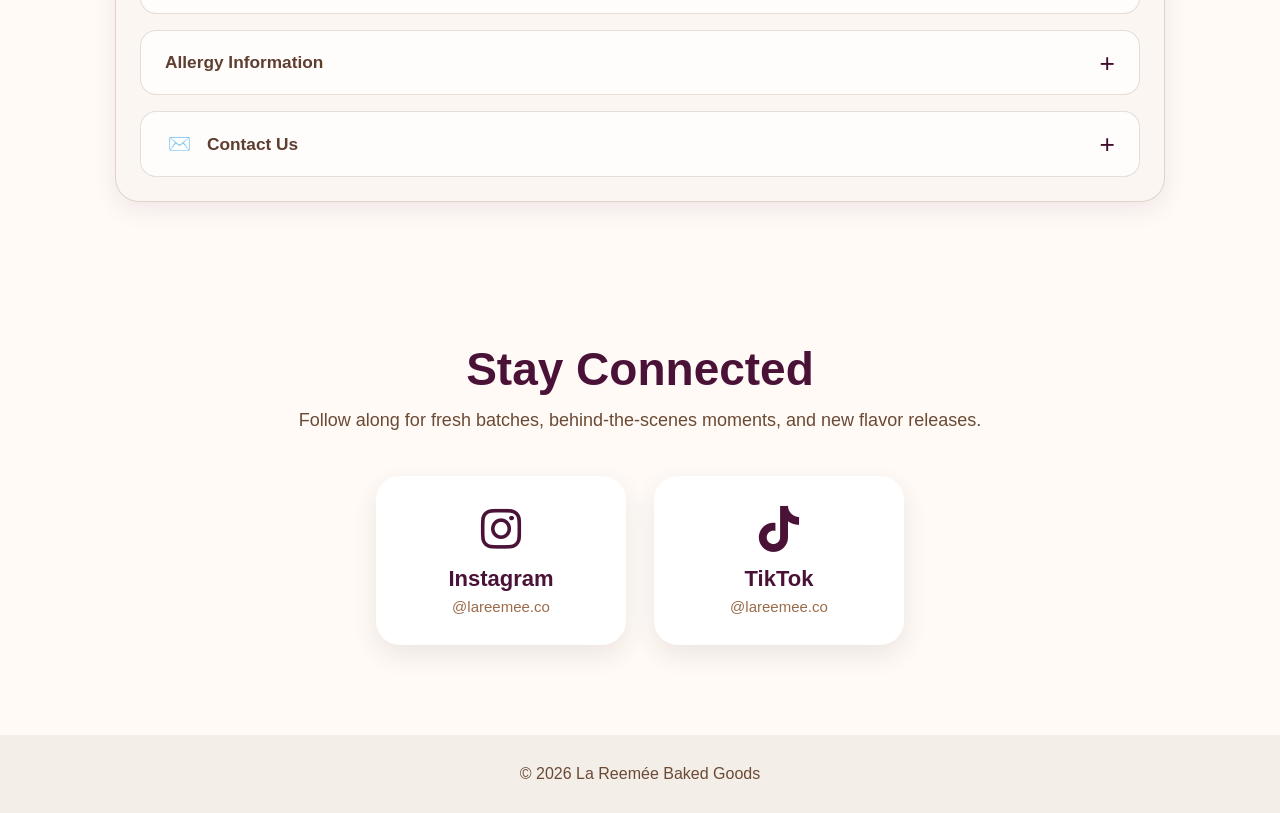
==== commit 476cd86a: "Fix email added new contact page removed old email to new email in all locations. Added a new contac" ====
--- a/index.html
+++ b/index.html
@@ -27,6 +27,7 @@
         <a href="index.html">Home</a>
         <a href="menu.html">Menu</a>
         <a href="about.html">About</a>
+        <a href="contact.html">Contact</a>
         <a href="order.html">🛒 Cart</a>
     </nav>
 
@@ -268,8 +269,8 @@
             <div class="faq-answer">
                 <p>
                     For questions about orders, pickup, or availability, email
-                    <a href="mailto:lareemee.co@gmail.com">
-                        lareemee.co@gmail.com
+                    <a href="mailto:hello@lareemee.com">
+                        hello@lareemee.com
                     </a>.
                 </p>
             </div>
--- a/style.css
+++ b/style.css
@@ -1564,4 +1564,136 @@
         padding: 12px 14px;
         font-size: 0.85rem;
     }
+}
+
+/* CONTACT PAGE */
+
+.contact-hero {
+    padding: 90px 8% 50px;
+    text-align: center;
+    background: #fffaf6;
+}
+
+.contact-hero h1 {
+    font-size: 58px;
+    color: #4b1238;
+    margin-bottom: 14px;
+}
+
+.contact-hero p {
+    font-size: 18px;
+    color: #6b4a35;
+}
+
+.contact-page {
+    padding: 70px 8% 100px;
+    background: #fffaf6;
+    display: grid;
+    grid-template-columns: 1fr 1fr;
+    gap: 70px;
+    align-items: center;
+}
+
+.contact-form-side h2 {
+    font-size: 46px;
+    color: #4b1238;
+    line-height: 1.2;
+    margin-bottom: 14px;
+}
+
+.contact-subtext {
+    font-size: 17px;
+    color: #6b4a35;
+    margin-bottom: 36px;
+    line-height: 1.7;
+}
+
+.contact-page-form {
+    display: flex;
+    flex-direction: column;
+}
+
+.contact-name-row {
+    display: grid;
+    grid-template-columns: 1fr 1fr;
+    gap: 16px;
+    margin-bottom: 20px;
+}
+
+.contact-page-form label {
+    display: block;
+    font-weight: 600;
+    color: #4b3527;
+    margin-bottom: 8px;
+    font-size: 15px;
+}
+
+.contact-page-form input,
+.contact-page-form textarea {
+    width: 100%;
+    border: none;
+    border-radius: 14px;
+    padding: 16px;
+    font-size: 16px;
+    background: #f4eee8;
+    color: #4b3527;
+    margin-bottom: 20px;
+}
+
+.contact-page-form textarea {
+    min-height: 150px;
+    resize: vertical;
+}
+
+.contact-page-form button {
+    background: #4b1238;
+    color: white;
+    border: none;
+    border-radius: 40px;
+    padding: 15px 34px;
+    font-size: 16px;
+    font-weight: 600;
+    cursor: pointer;
+    align-self: flex-start;
+    transition: 0.3s ease;
+}
+
+.contact-page-form button:hover {
+    background: #9b6b4a;
+}
+
+.contact-photo img {
+    width: 100%;
+    height: 620px;
+    object-fit: cover;
+    border-radius: 30px;
+    box-shadow: 0 15px 35px rgba(75, 53, 39, 0.12);
+}
+
+@media (max-width: 900px) {
+    .contact-page {
+        grid-template-columns: 1fr;
+    }
+
+    .contact-photo {
+        order: -1;
+    }
+
+    .contact-photo img {
+        height: 380px;
+    }
+
+    .contact-form-side h2 {
+        font-size: 36px;
+    }
+}
+
+@media (max-width: 600px) {
+    .contact-hero h1 {
+        font-size: 42px;
+    }
+
+    .contact-name-row {
+        grid-template-columns: 1fr;
+    }
 }
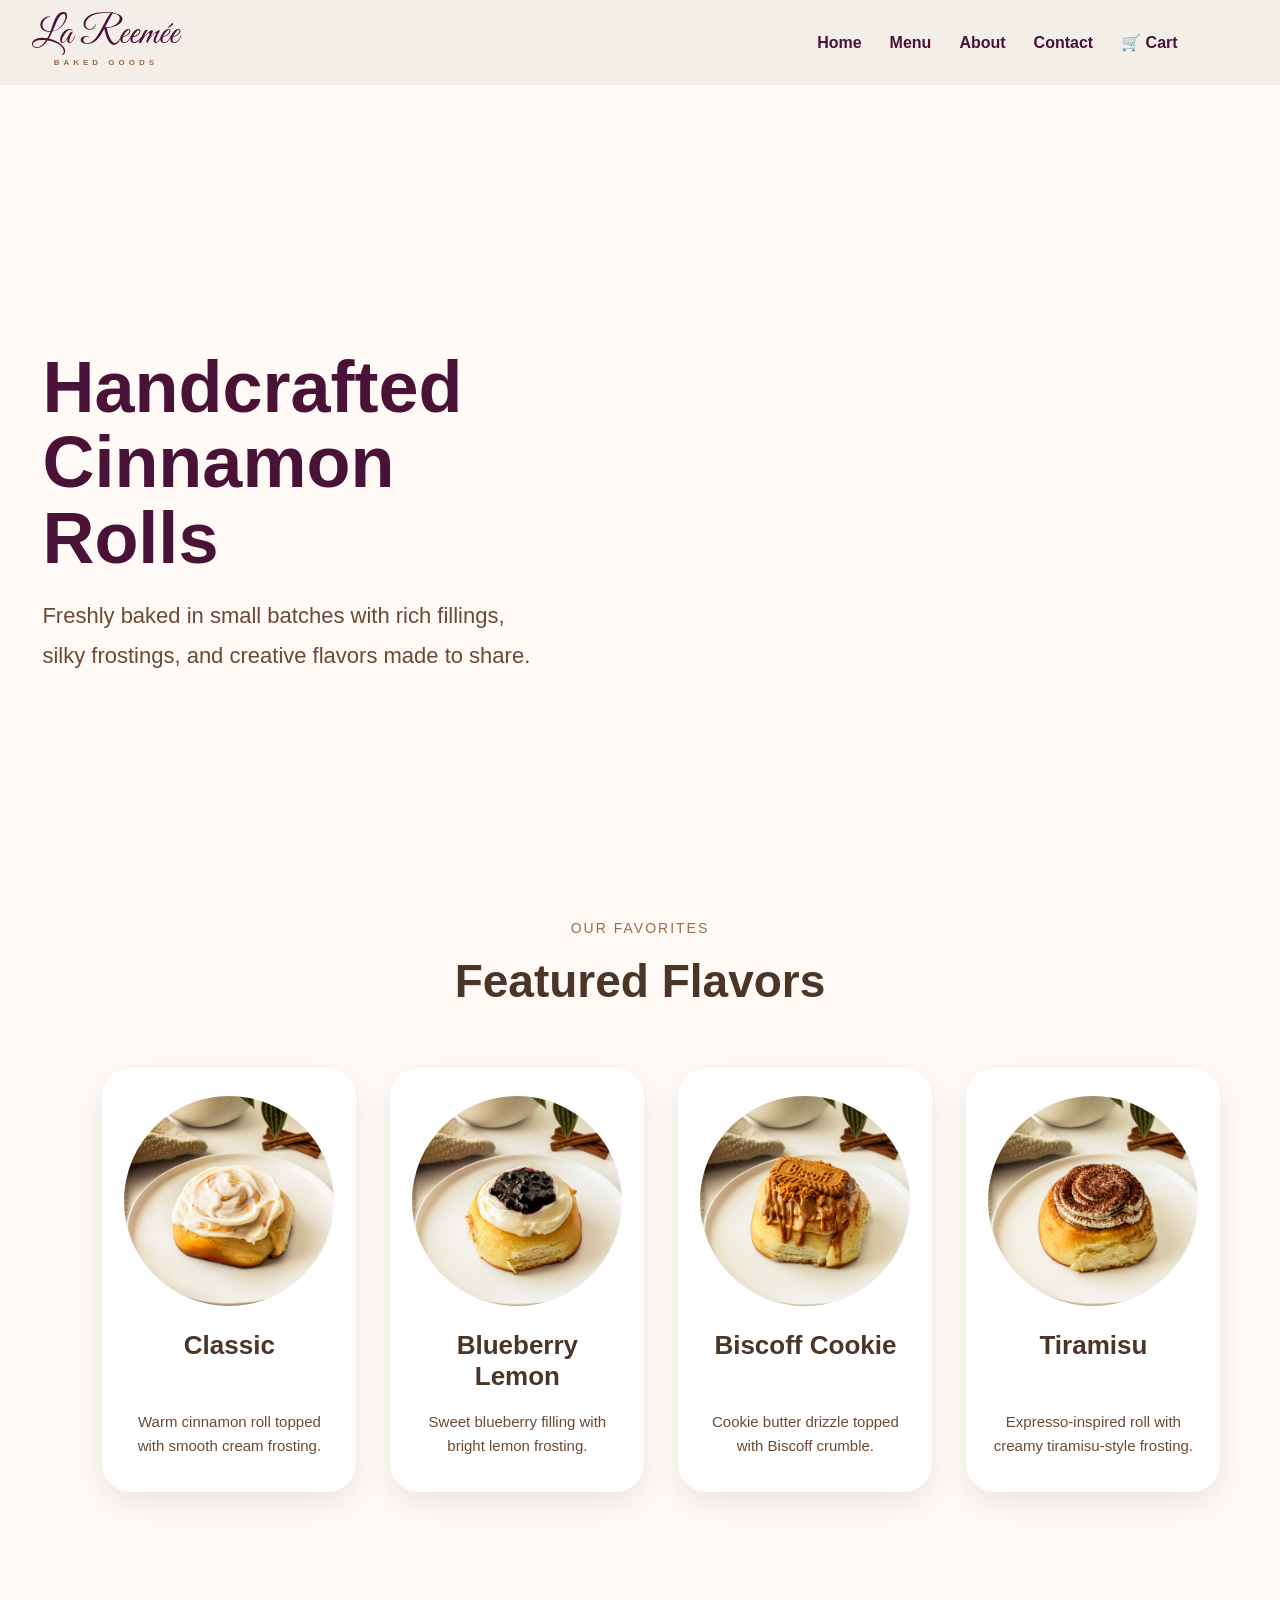
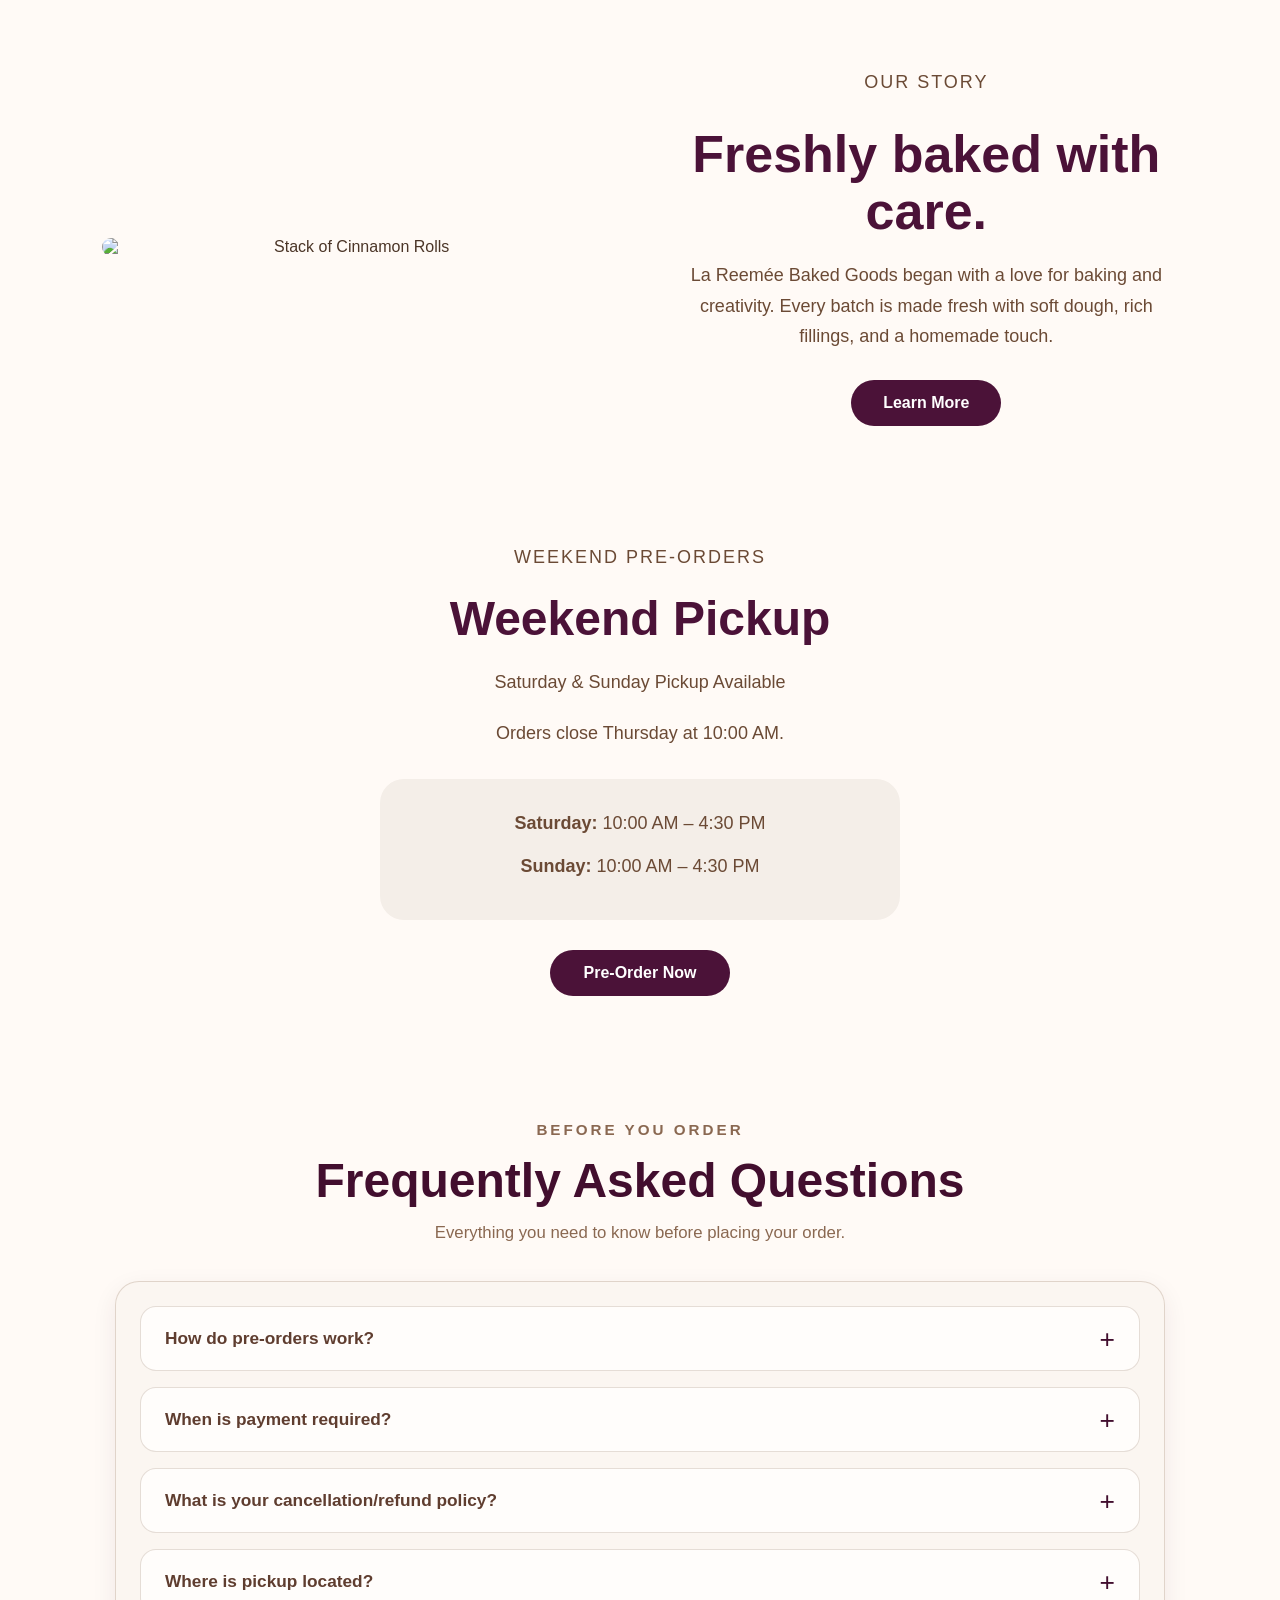
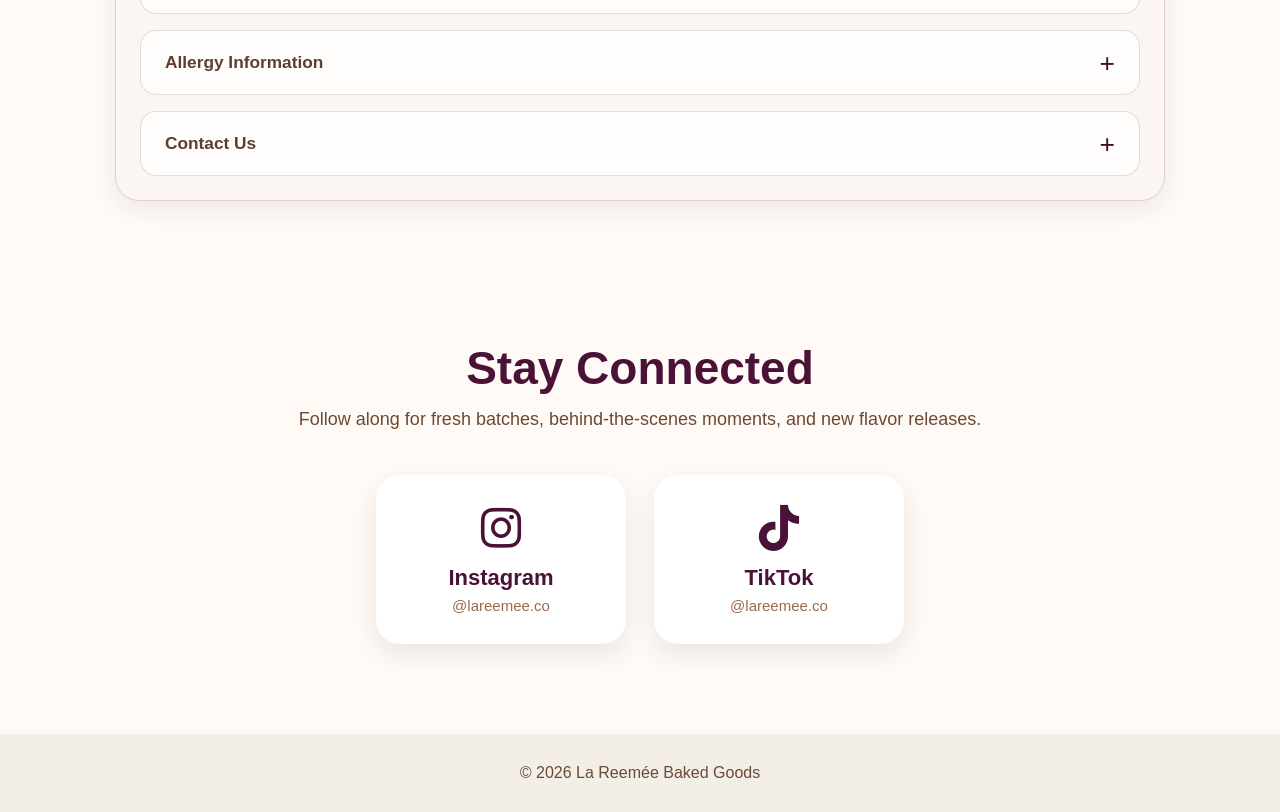
==== commit aff93299: "Update index.html removing contact email logo" ====
--- a/index.html
+++ b/index.html
@@ -262,7 +262,6 @@
 
         <details class="faq-item">
             <summary>
-                <span class="faq-icon">✉️</span>
                 <span>Contact Us</span>
             </summary>
 
--- a/style.css
+++ b/style.css
@@ -456,6 +456,7 @@
     border-radius: 16px;
     box-shadow: 0 10px 30px rgba(0,0,0,.08);
     margin-top: 180px;
+    margin-left: 0;
 }
 
     .small-title {
@@ -1689,11 +1690,17 @@
 }
 
 @media (max-width: 600px) {
-    .contact-hero h1 {
-        font-size: 42px;
-    }
-
-    .contact-name-row {
-        grid-template-columns: 1fr;
+    .contact-photo img {
+        height: 260px;
+        border-radius: 20px;
+    }
+
+    .contact-page {
+        padding: 50px 6% 70px;
+        gap: 40px;
+    }
+
+    .contact-form-side h2 {
+        font-size: 32px;
     }
 }
